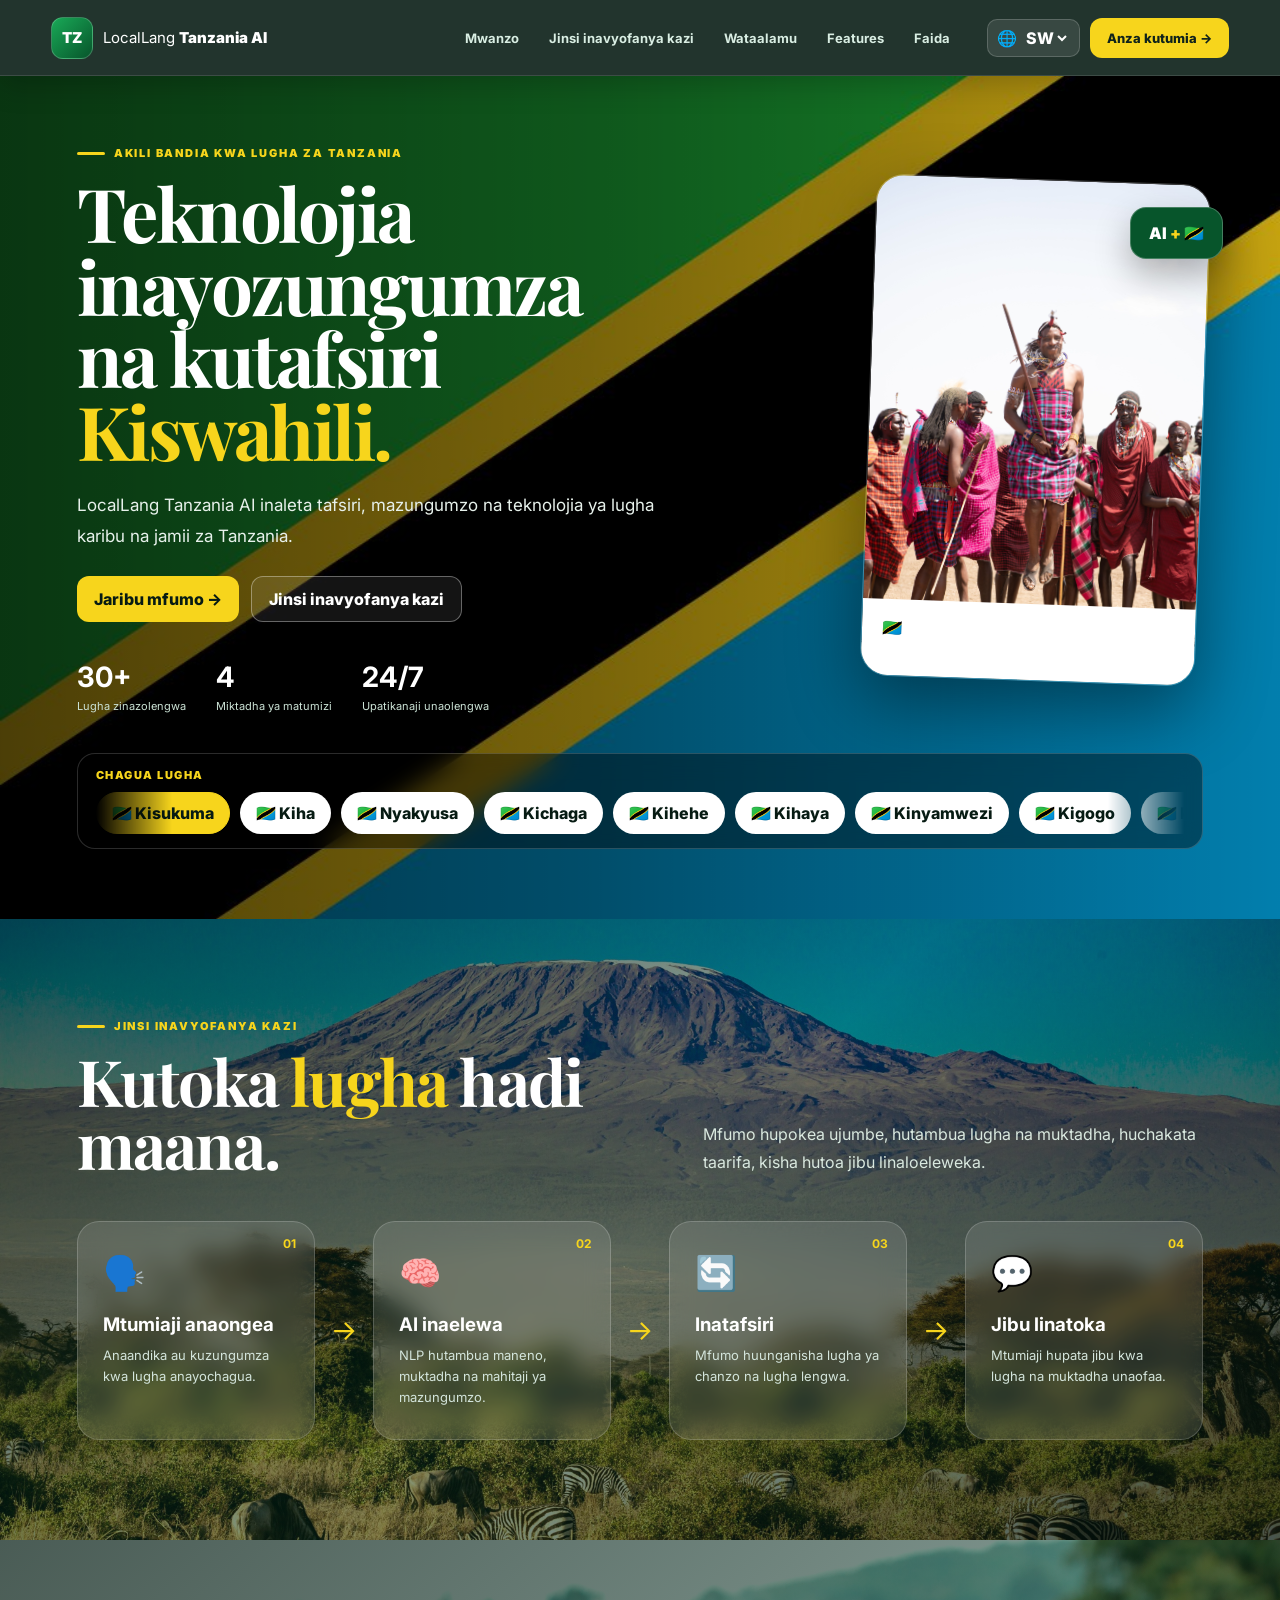
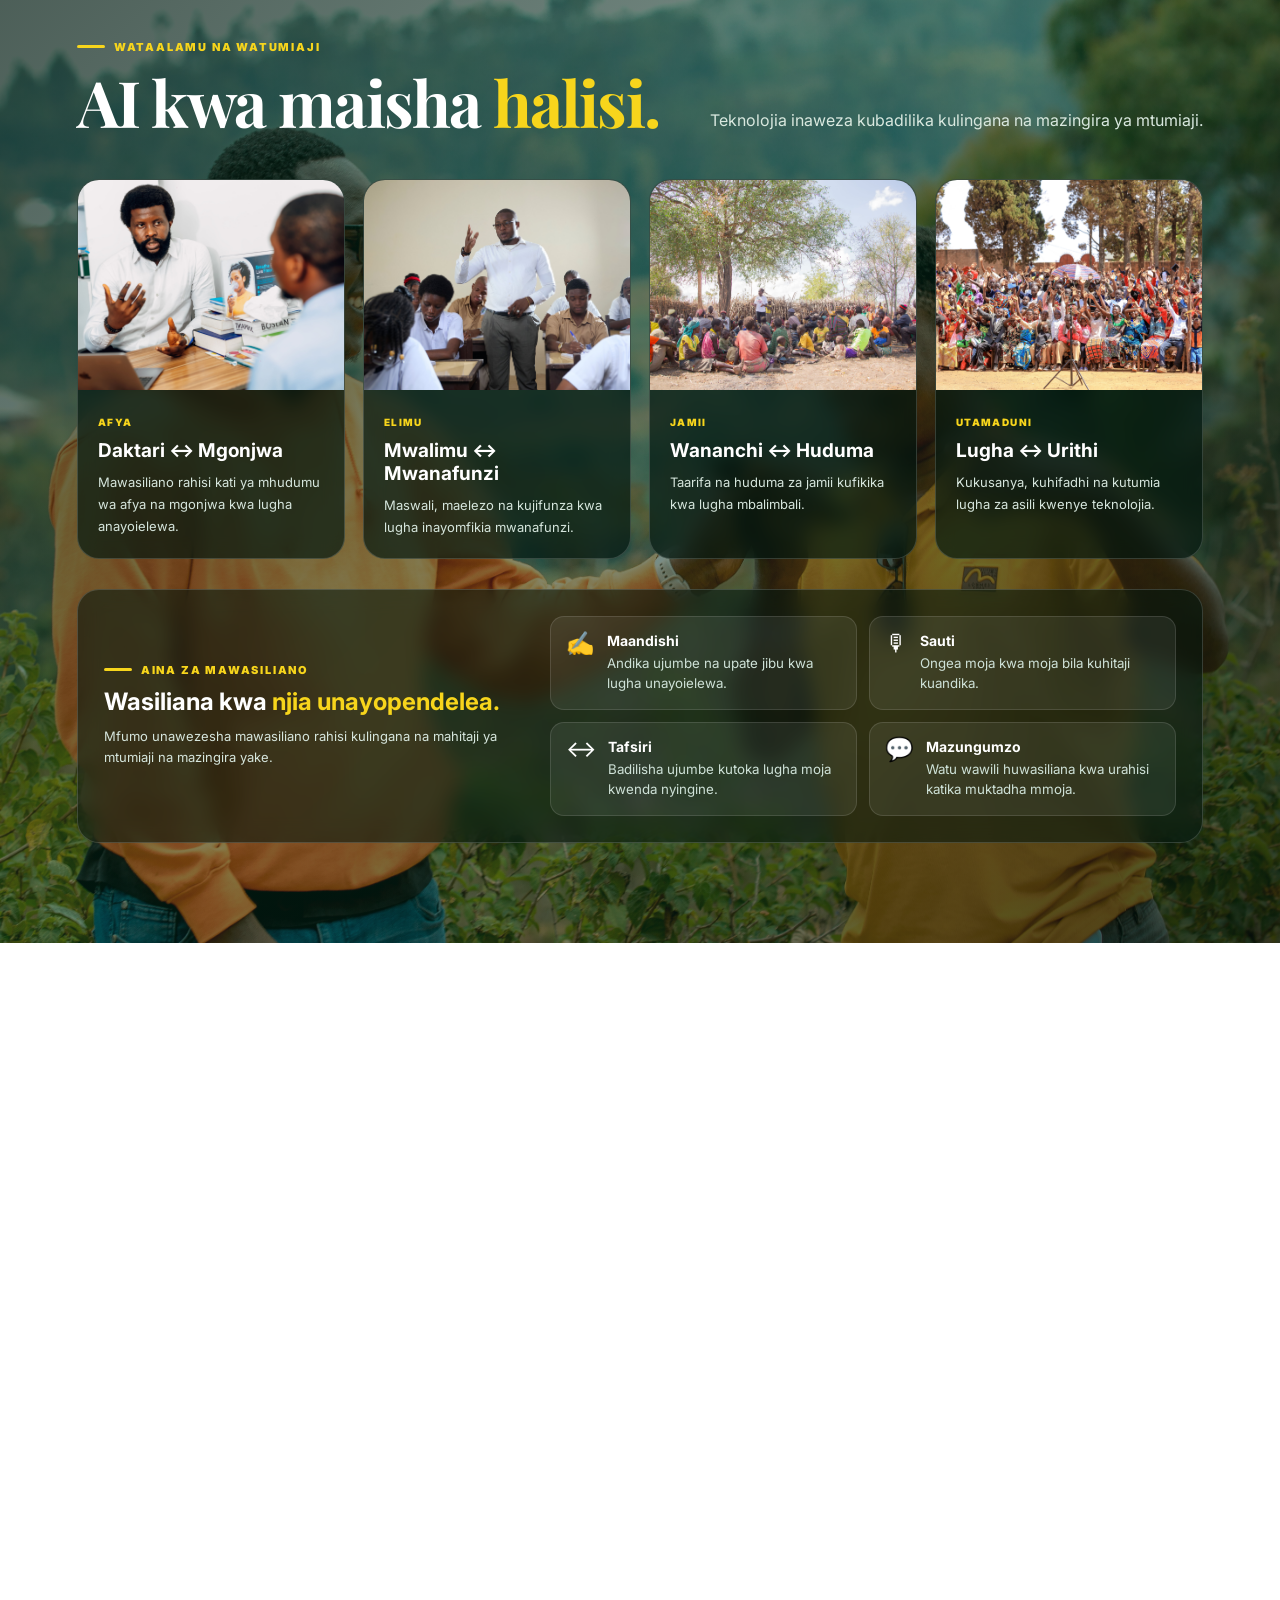
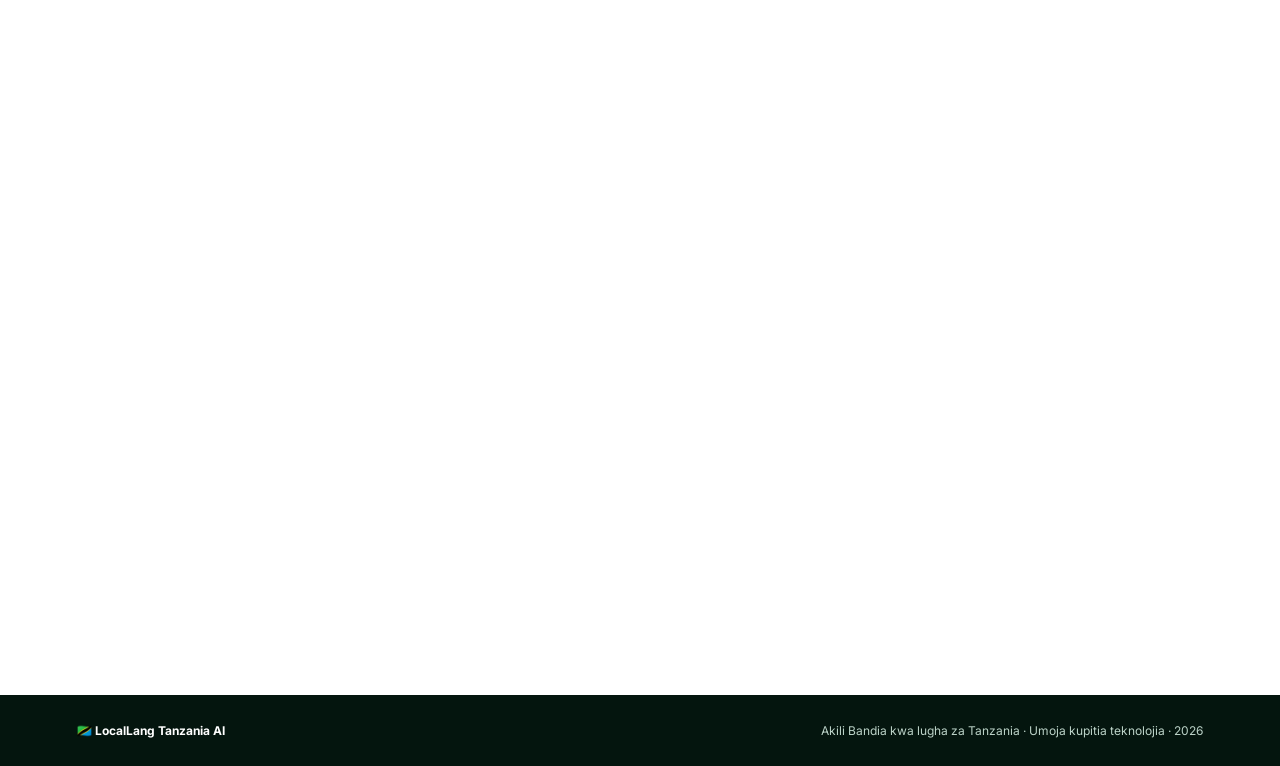
==== index.html @ bc4c46b6 "feat: Add LocalLang Tanzania AI with language selector and UI translation - Implemented language sel" ====
<!DOCTYPE html>
<html lang="sw">

<head>
    <meta charset="UTF-8">
    <meta name="viewport" content="width=device-width,initial-scale=1.0">
    <meta name="theme-color" content="#07552b">
    <title>LocalLang Tanzania AI</title>
    <link rel="preconnect" href="https://fonts.googleapis.com">
    <link rel="preconnect" href="https://fonts.gstatic.com" crossorigin>
    <link href="https://fonts.googleapis.com/css2?family=Inter:wght@400;500;600;700;800;900&family=Playfair+Display:wght@700;800&display=swap" rel="stylesheet">
    <link rel="stylesheet" href="style.css">
</head>

<body>
    <header class="navbar">
        <a class="brand" href="#home"><span class="brand-mark">TZ</span><span>LocalLang <b>Tanzania AI</b></span></a>
        <nav id="siteNav">
            <a href="#home" data-i18n="navHome">Mwanzo</a>
            <a href="#how" data-i18n="navHow">Jinsi inavyofanya kazi</a>
            <a href="#users" data-i18n="navUsers">Wataalamu</a>
            <a href="#features" data-i18n="navFeatures">Features</a>
            <a href="#purpose" data-i18n="navPurpose">Faida</a>
        </nav>
        <div class="nav-tools">
            <label class="language-switcher" title="Page language">
        <span>🌐</span>
        <select id="uiLanguage" aria-label="Choose website language">
          <option value="sw">SW</option>
          <option value="en">EN</option>
        </select>
      </label>
            <a class="start" href="#features" data-i18n="start">Anza kutumia →</a>
            <button id="mobileMenu" class="menu" aria-label="Menu">☰</button>
        </div>
    </header>

    <main id="home">
        <!-- MAIN TITLE / HERO: Tanzania flag is the background -->
        <section class="hero section-bg flag-title reveal">
            <div class="hero-overlay"></div>
            <div class="hero-copy">
                <div class="eyebrow"><i></i><span data-i18n="eyebrow">AKILI BANDIA KWA LUGHA ZA TANZANIA</span></div>
                <h1 id="mainHeading">Teknolojia inayozungumza na kutafsiri <span>Kisukuma.</span></h1>
                <p id="heroDescription" data-i18n="heroDescription">LocalLang Tanzania AI inaleta tafsiri, mazungumzo na teknolojia ya lugha karibu na jamii za Tanzania.</p>
                <div class="hero-actions">
                    <a class="btn primary" href="#features" data-i18n="try">Jaribu mfumo →</a>
                    <a class="btn ghost" href="#how" data-i18n="learn">Jinsi inavyofanya kazi</a>
                </div>
                <div class="stats">
                    <div><b>30+</b><small data-i18n="statLanguages">Lugha zinazolengwa</small></div>
                    <div><b>4</b><small data-i18n="statContexts">Miktadha ya matumizi</small></div>
                    <div><b>24/7</b><small data-i18n="statAccess">Upatikanaji unaolengwa</small></div>
                </div>
            </div>

            <div class="hero-side">
                <div class="hero-photo-card">
                    <img src="image/maasai.jpg" alt="Mandhari ya jamii za tanzania">
                    <div class="photo-caption">🇹🇿 <span data-i18n="heritage">UTAMADUNI · LUGHA · TEKNOLOJIA</span></div>
                </div>
                <div class="hero-badge">AI <span>+</span> 🇹🇿</div>
            </div>

            <!-- Slow language slider: 60 seconds -->
            <div class="language-ribbon" aria-label="Tanzania languages">
                <div class="ribbon-title" data-i18n="chooseLanguage">Chagua lugha</div>
                <div class="tribe-window">
                    <div class="tribe-track" id="tribeTrack"></div>
                </div>
            </div>
        </section>

        <!-- HOW IT WORKS MUST FOLLOW THE MAIN TITLE -->
        <section class="section-bg workflow reveal" id="how">
            <div class="section-overlay"></div>
            <div class="section-inner">
                <div class="section-head">
                    <div>
                        <div class="eyebrow"><i></i><span data-i18n="howEyebrow">JINSI INAVYOFANYA KAZI</span></div>
                        <h2 data-i18n="howTitle">Kutoka <span>lugha</span> hadi maana.</h2>
                    </div>
                    <p data-i18n="howIntro">Mfumo hupokea ujumbe, hutambua lugha na muktadha, huchakata taarifa, kisha hutoa jibu linaloeleweka.</p>
                </div>
                <div class="flow">
                    <article class="flow-step"><b>01</b>
                        <div class="flow-icon">🗣️</div>
                        <h3 data-i18n="step1Title">Mtumiaji anaongea</h3>
                        <p data-i18n="step1Text">Anaandika au kuzungumza kwa lugha anayochagua.</p>
                    </article>
                    <div class="arrow">→</div>
                    <article class="flow-step"><b>02</b>
                        <div class="flow-icon">🧠</div>
                        <h3 data-i18n="step2Title">AI inaelewa</h3>
                        <p data-i18n="step2Text">NLP hutambua maneno, muktadha na mahitaji ya mazungumzo.</p>
                    </article>
                    <div class="arrow">→</div>
                    <article class="flow-step"><b>03</b>
                        <div class="flow-icon">🔄</div>
                        <h3 data-i18n="step3Title">Inatafsiri</h3>
                        <p data-i18n="step3Text">Mfumo huunganisha lugha ya chanzo na lugha lengwa.</p>
                    </article>
                    <div class="arrow">→</div>
                    <article class="flow-step"><b>04</b>
                        <div class="flow-icon">💬</div>
                        <h3 data-i18n="step4Title">Jibu linatoka</h3>
                        <p data-i18n="step4Text">Mtumiaji hupata jibu kwa lugha na muktadha unaofaa.</p>
                    </article>
                </div>
            </div>
        </section>

        <!-- USERS / PROFESSIONAL CONTEXT -->
        <section class="section-bg users reveal" id="users">
            <div class="section-overlay"></div>
            <div class="section-inner">
                <div class="section-head">
                    <div>
                        <div class="eyebrow"><i></i><span data-i18n="usersEyebrow">WATAALAMU NA WATUMIAJI</span></div>
                        <h2 data-i18n="usersTitle">AI kwa maisha <span>halisi.</span></h2>
                    </div>
                    <p data-i18n="usersIntro">Teknolojia inaweza kubadilika kulingana na mazingira ya mtumiaji.</p>
                </div>
                <div class="profession-window">
                    <div class="pro-grid">
                        <article class="pro-card"><img src="image/doctors.jpg" alt="Tanzania landscape">
                            <div><label data-i18n="health">AFYA</label>
                                <h3 data-i18n="healthTitle">Daktari ↔ Mgonjwa</h3>
                                <p data-i18n="healthText">Mawasiliano rahisi kati ya mhudumu wa afya na mgonjwa kwa lugha anayoielewa.</p>
                            </div>
                        </article>
                        <article class="pro-card"><img src="image/teachers.jpg" alt="Tanzania nature">
                            <div><label data-i18n="education">ELIMU</label>
                                <h3 data-i18n="educationTitle">Mwalimu ↔ Mwanafunzi</h3>
                                <p data-i18n="educationText">Maswali, maelezo na kujifunza kwa lugha inayomfikia mwanafunzi.</p>
                            </div>
                        </article>
                        <article class="pro-card"><img src="image/social.jpg" alt="Tanzania scenery">
                            <div><label data-i18n="community">JAMII</label>
                                <h3 data-i18n="communityTitle">Wananchi ↔ Huduma</h3>
                                <p data-i18n="communityText">Taarifa na huduma za jamii kufikika kwa lugha mbalimbali.</p>
                            </div>
                        </article>
                        <article class="pro-card"><img src="image/recommendation.jpg" alt="Tanzania landscape">
                            <div><label data-i18n="culture">UTAMADUNI</label>
                                <h3 data-i18n="cultureTitle">Lugha ↔ Urithi</h3>
                                <p data-i18n="cultureText">Kukusanya, kuhifadhi na kutumia lugha za asili kwenye teknolojia.</p>
                            </div>
                        </article>
                        <article class="pro-card"><img src="image/doctors ss.jpg" alt="Ushauri wa afya">
                            <div><label data-i18n="consultation">USHAURI WA AFYA</label>
                                <h3 data-i18n="consultationTitle">Mtaalamu ↔ Mgonjwa</h3>
                                <p data-i18n="consultationText">Maswali ya afya na maelekezo yanaeleweka kwa mawasiliano ya sauti au maandishi.</p>
                            </div>
                        </article>
                        <article class="pro-card"><img src="image/General communication.jpg" alt="Mazungumzo ya jamii">
                            <div><label data-i18n="dialogue">MAZUNGUMZO YA JAMII</label>
                                <h3 data-i18n="dialogueTitle">Jamii ↔ Jamii</h3>
                                <p data-i18n="dialogueText">Watu hushirikishana taarifa na maarifa kwa lugha wanayoifahamu.</p>
                            </div>
                        </article>
                        <article class="pro-card"><img src="image/general.jpg" alt="Biashara na huduma">
                            <div><label data-i18n="business">BIASHARA NA HUDUMA</label>
                                <h3 data-i18n="businessTitle">Mteja ↔ Huduma</h3>
                                <p data-i18n="businessText">Mawasiliano ya wateja, maagizo na huduma yanakuwa rahisi na ya haraka.</p>
                            </div>
                        </article>
                        <article class="pro-card"><img src="image/IF WE USE AI.jpg" alt="Msaidizi wa AI">
                            <div><label data-i18n="assistant">MSAIDIZI WA AI</label>
                                <h3 data-i18n="assistantTitle">Mtumiaji ↔ AI</h3>
                                <p data-i18n="assistantText">Uliza swali kwa kuandika au kuongea, kisha pata jibu lenye muktadha.</p>
                            </div>
                        </article>
                    </div>
                </div>
                <div class="communication-panel">
                    <div class="communication-heading">
                        <div class="eyebrow"><i></i><span data-i18n="communicationEyebrow">AINA ZA MAWASILIANO</span></div>
                        <h3 data-i18n="communicationTitle">Wasiliana kwa <span>njia unayopendelea.</span></h3>
                        <p data-i18n="communicationIntro">Mfumo unawezesha mawasiliano rahisi kulingana na mahitaji ya mtumiaji na mazingira yake.</p>
                    </div>
                    <div class="communication-list">
                        <div class="communication-item"><span class="communication-icon">✍</span><span><strong data-i18n="communicationTextTitle">Maandishi</strong><small data-i18n="communicationText">Andika ujumbe na upate jibu kwa lugha unayoielewa.</small></span></div>
                        <div class="communication-item"><span class="communication-icon">🎙</span><span><strong data-i18n="communicationVoiceTitle">Sauti</strong><small data-i18n="communicationVoice">Ongea moja kwa moja bila kuhitaji kuandika.</small></span></div>
                        <div class="communication-item"><span class="communication-icon">↔</span><span><strong data-i18n="communicationTranslateTitle">Tafsiri</strong><small data-i18n="communicationTranslate">Badilisha ujumbe kutoka lugha moja kwenda nyingine.</small></span></div>
                        <div class="communication-item"><span class="communication-icon">💬</span><span><strong data-i18n="communicationLiveTitle">Mazungumzo</strong><small data-i18n="communicationLive">Watu wawili huwasiliana kwa urahisi katika muktadha mmoja.</small></span></div>
                    </div>
                </div>
            </div>
        </section>

        <!-- FEATURES: replaces the old parts 5 and 6 -->
        <section class="section-bg features reveal" id="features">
            <div class="section-overlay"></div>
            <div class="section-inner">
                <div class="section-head centered">
                    <div>
                        <div class="eyebrow"><i></i><span data-i18n="featuresEyebrow">VIPENGELE</span></div>
                        <h2 data-i18n="featuresTitle">Kila kitu kwa <span>lugha yako.</span></h2>
                    </div>
                    <p data-i18n="featuresIntro">Muundo umejengwa ukiweka lugha, sauti, tafsiri na uzoefu wa mtumiaji mbele.</p>
                </div>
                <div class="feature-grid">
                    <article class="feature-card">
                        <div class="feature-icon">🌍</div>
                        <h3 data-i18n="f1Title">Lugha nyingi</h3>
                        <p data-i18n="f1Text">Chagua lugha ya Tanzania na ubadilishe kichwa cha mfumo papo hapo.</p>
                    </article>
                    <article class="feature-card">
                        <div class="feature-icon">🎙️</div>
                        <h3 data-i18n="f2Title">Sauti</h3>
                        <p data-i18n="f2Text">Andika, ongea, rekodi na sikiliza majibu kwa uzoefu wa mawasiliano wa asili.</p>
                    </article>
                    <article class="feature-card">
                        <div class="feature-icon">⚡</div>
                        <h3 data-i18n="f3Title">Muktadha wa AI</h3>
                        <p data-i18n="f3Text">Afya, elimu, jamii na mazungumzo ya kawaida vinaweza kutenganishwa.</p>
                    </article>
                    <article class="feature-card">
                        <div class="feature-icon">🔗</div>
                        <h3 data-i18n="f4Title">API tayari</h3>
                        <p data-i18n="f4Text">Inaweza kuunganishwa na FastAPI, database na model ya lugha ya mradi.</p>
                    </article>
                    <article class="feature-card">
                        <div class="feature-icon">📚</div>
                        <h3 data-i18n="f5Title">Maktaba ya lugha</h3>
                        <p data-i18n="f5Text">Msamiati, sentensi, tafsiri na metadata vinaweza kukusanywa kwa ajili ya training.</p>
                    </article>
                    <article class="feature-card">
                        <div class="feature-icon">🔐</div>
                        <h3 data-i18n="f6Title">Usalama na udhibiti</h3>
                        <p data-i18n="f6Text">Muundo unaweza kuongezewa authentication, roles na ruhusa za API.</p>
                    </article>
                </div>
            </div>
        </section>

        <section class="section-bg purpose reveal" id="purpose">
            <div class="section-overlay"></div>
            <div class="section-inner purpose-inner">
                <div>
                    <div class="eyebrow"><i></i><span data-i18n="purposeEyebrow">LENGO LA MRADI</span></div>
                    <h2 data-i18n="purposeTitle">Teknolojia isimuache <span>mtanzania nyuma.</span></h2>
                    <p data-i18n="purposeText">LocalLang Tanzania AI inalenga kupunguza kikwazo cha lugha katika afya, elimu, huduma za jamii, biashara, utafiti na uhifadhi wa lugha.</p>
                </div>
                <div class="purpose-list">
                    <div><b>01</b><span><strong data-i18n="p1Title">Afya</strong><small data-i18n="p1Text">Mawasiliano bora kati ya mgonjwa na mhudumu.</small></span></div>
                    <div><b>02</b><span><strong data-i18n="p2Title">Elimu</strong><small data-i18n="p2Text">Maarifa yanayofikika kwa lugha mbalimbali.</small></span></div>
                    <div><b>03</b><span><strong data-i18n="p3Title">Uhifadhi</strong><small data-i18n="p3Text">Kulinda maneno, sauti na maarifa ya jamii.</small></span></div>
                    <div><b>04</b><span><strong data-i18n="p4Title">Teknolojia</strong><small data-i18n="p4Text">API na data kwa waendelezaji wa kizazi kijacho.</small></span></div>
                </div>
            </div>
        </section>
    </main>

    <footer>
        <div class="footer-brand">🇹🇿 <b>LocalLang Tanzania AI</b></div>
        <span data-i18n="footer">Akili Bandia kwa lugha za Tanzania · Umoja kupitia teknolojia · 2026</span>
    </footer>

    <script src="script.js"></script>
</body>

</html>
---- style.css ----
* {
    box-sizing: border-box
}

html {
    scroll-behavior: smooth
}

body {
    margin: 0;
    font-family: Inter, Segoe UI, Arial, sans-serif;
    color: #fff;
    background: white;
    overflow-x: hidden
}

a {
    text-decoration: none;
    color: inherit
}

button,
select {
    font: inherit
}

.navbar {
    position: sticky;
    top: 0;
    z-index: 100;
    min-height: 76px;
    padding: 12px clamp(18px, 4vw, 60px);
    display: flex;
    align-items: center;
    gap: 24px;
    background: rgba(4, 25, 17, .88);
    backdrop-filter: blur(18px);
    border-bottom: 1px solid rgba(255, 255, 255, .12);
    box-shadow: 0 8px 30px rgba(0, 0, 0, .22)
}

.brand {
    display: flex;
    align-items: center;
    gap: 10px;
    font-size: 15px;
    white-space: nowrap
}

.brand b {
    font-weight: 930
}

.brand-mark {
    display: grid;
    place-items: center;
    width: 42px;
    height: 42px;
    border-radius: 12px;
    background: linear-gradient(135deg, #19a957, #07552b);
    border: 1px solid rgba(255, 255, 255, .2);
    font-weight: 900
}

.navbar nav {
    display: flex;
    align-items: center;
    gap: 4px;
    margin-left: auto
}

.navbar nav a {
    padding: 11px 13px;
    border-radius: 10px;
    font-size: 13px;
    font-weight: 700;
    color: #d9eee3;
    transition: .3s
}

.navbar nav a:hover,
.navbar nav a:focus-visible {
    background: #f7d51c;
    color: #071b13;
    transform: translateY(-2px);
    box-shadow: 0 8px 22px rgba(247, 213, 28, .25)
}

.nav-tools {
    display: flex;
    align-items: center;
    gap: 10px
}

.language-switcher {
    display: flex;
    align-items: center;
    gap: 5px;
    padding: 7px 9px;
    border-radius: 10px;
    background: rgba(255, 255, 255, .1);
    border: 1px solid rgba(255, 255, 255, .18)
}

.language-switcher select {
    border: 0;
    background: transparent;
    color: #fff;
    font-weight: 800;
    outline: 0;
    cursor: pointer
}

.language-switcher option {
    color: #111
}

.start,
.btn {
    display: inline-flex;
    align-items: center;
    justify-content: center;
    border-radius: 12px;
    padding: 12px 17px;
    font-weight: 800;
    transition: .3s
}

.start {
    background: #f7d51c;
    color: #10231b;
    font-size: 13px
}

.start:hover,
.btn.primary:hover {
    transform: translateY(-3px);
    box-shadow: 0 12px 28px rgba(247, 213, 28, .3)
}

.menu {
    display: none;
    border: 0;
    background: rgba(255, 255, 255, .1);
    color: #fff;
    border-radius: 10px;
    padding: 10px 12px;
    cursor: pointer
}

.section-bg {
    position: relative;
    isolation: isolate;
    background-size: cover;
    background-position: center;
    background-color: transparent;
    background-blend-mode: normal;
    overflow: hidden
}

.section-overlay {
    position: absolute;
    inset: 0;
    background: linear-gradient(135deg, rgba(3, 27, 17, .7), rgba(3, 45, 29, .48) 50%, rgba(3, 19, 13, .72));
    z-index: -1
}

.flag-title {
    min-height: calc(100vh - 76px);
    display: grid;
    grid-template-columns: 1.08fr .92fr;
    align-items: center;
    gap: 50px;
    padding: 70px clamp(20px, 6vw, 90px);
    background-image: url('image/tanzania-flag.jpg')
}

.hero-overlay {
    position: absolute;
    inset: 0;
    background: linear-gradient(90deg, rgba(0, 0, 0, .7) 0%, rgba(0, 0, 0, .52) 46%, rgba(0, 0, 0, .22) 100%);
    z-index: -1
}

.hero-copy {
    position: relative;
    z-index: 2;
    max-width: 800px
}

.eyebrow {
    display: flex;
    align-items: center;
    gap: 9px;
    font-size: 11px;
    font-weight: 900;
    letter-spacing: 1.8px;
    color: #f7d51c;
    margin-bottom: 17px
}

.eyebrow i {
    width: 28px;
    height: 3px;
    border-radius: 20px;
    background: #f7d51c;
    display: inline-block
}

.hero h1,
.section-head h2,
.purpose h2 {
    font-family: 'Playfair Display', serif;
    font-size: clamp(42px, 5.8vw, 82px);
    line-height: .98;
    margin: 0 0 22px;
    letter-spacing: -2.5px
}

.hero h1 span,
.section-head h2 span,
.purpose h2 span {
    color: #f7d51c
}

.hero-copy>p {
    font-size: 17px;
    line-height: 1.8;
    color: #e7f1eb;
    max-width: 720px;
    margin: 0 0 25px
}

.hero-actions {
    display: flex;
    gap: 12px;
    flex-wrap: wrap
}

.btn.primary {
    background: #f7d51c;
    color: #071b13
}

.btn.ghost {
    border: 1px solid rgba(255, 255, 255, .35);
    background: rgba(255, 255, 255, .08);
    color: #fff
}

.btn.ghost:hover {
    background: #fff;
    color: #071b13;
    transform: translateY(-3px)
}

.stats {
    display: flex;
    gap: 30px;
    margin-top: 38px;
    flex-wrap: wrap
}

.stats div {
    display: flex;
    flex-direction: column;
    gap: 5px
}

.stats b {
    font-size: 28px
}

.stats small {
    font-size: 11px;
    color: #cce3d6
}

.hero-side {
    position: relative;
    max-width: 550px;
    justify-self: end
}

.hero-photo-card {
    border-radius: 28px;
    overflow: hidden;
    border: 1px solid rgba(255, 255, 255, .25);
    box-shadow: 0 25px 70px rgba(0, 0, 0, .42);
    transform: rotate(2deg)
}

.hero-photo-card img {
    width: 100%;
    height: 500px;
    object-fit: cover;
    display: block;
    object-position: center center;
    filter: none
}

img {
    filter: none
}

.photo-caption {
    position: absolute;
    left: 0;
    right: 0;
    bottom: 0;
    padding: 18px 20px;
    background: white;
    letter-spacing: 1px
}

.hero-badge {
    position: absolute;
    right: -20px;
    top: 28px;
    background: #07552b;
    border: 1px solid rgba(255, 255, 255, .25);
    padding: 15px 18px;
    border-radius: 16px;
    font-weight: 900;
    box-shadow: 0 15px 35px rgba(0, 0, 0, .3)
}

.hero-badge span {
    color: #f7d51c
}

.language-ribbon {
    grid-column: 1/-1;
    align-self: end;
    margin-top: -10px;
    padding: 14px 18px;
    border: 1px solid rgba(255, 255, 255, .17);
    border-radius: 18px;
    background: rgba(0, 0, 0, .4);
    backdrop-filter: blur(12px);
    overflow: hidden
}

.ribbon-title {
    font-size: 11px;
    text-transform: uppercase;
    font-weight: 900;
    letter-spacing: 1.5px;
    color: #f7d51c;
    margin-bottom: 10px
}

.tribe-window {
    overflow: hidden;
    width: 100%;
    mask-image: linear-gradient(90deg, transparent, #000 7%, #000 93%, transparent)
}

.tribe-track {
    display: flex;
    width: max-content;
    gap: 10px;
    animation: languageSlide 60s linear infinite
}

.tribe-track:hover {
    animation-play-state: paused
}

.tribe-pill {
    border: 1px solid rgba(255, 255, 255, .2);
    background: white;
    color: #071b13;
    padding: 10px 15px;
    border-radius: 999px;
    white-space: nowrap;
    cursor: default;
    font-weight: 800;
    transition: .25s
}

.tribe-pill.active {
    background: #f7d51c;
    color: #071b13;
    border-color: #f7d51c
}

@keyframes languageSlide {
    from {
        transform: translateX(0);
    }
    to {
        transform: translateX(-50%);
    }
}

.workflow {
    padding: 100px clamp(20px, 6vw, 90px);
    background-image: url('image/bora.jpg')
}

.users {
    padding: 100px clamp(20px, 6vw, 90px);
    background-image: url('image/General\ communication.jpg')
}

.features {
    padding: 100px clamp(20px, 6vw, 90px);
    background-image: url('image/ngoja.jpg')
}

.purpose {
    padding: 100px clamp(20px, 6vw, 90px);
    background-image: url('image/subir.jpg')
}

.section-inner {
    position: relative;
    z-index: 1;
    max-width: 1280px;
    margin: auto
}

.section-head {
    display: flex;
    justify-content: space-between;
    gap: 50px;
    align-items: end;
    margin-bottom: 45px
}

.section-head h2,
.purpose h2 {
    font-size: clamp(38px, 5vw, 64px);
    letter-spacing: -1.8px;
    margin-bottom: 0
}

.section-head>p {
    max-width: 500px;
    color: #d9e8df;
    line-height: 1.75;
    margin: 0
}

.flow {
    display: grid;
    grid-template-columns: 1fr auto 1fr auto 1fr auto 1fr;
    align-items: stretch;
    gap: 16px
}

.flow-step {
    position: relative;
    padding: 30px 25px;
    border-radius: 22px;
    background: rgba(255, 255, 255, .11);
    border: 1px solid rgba(255, 255, 255, .18);
    backdrop-filter: blur(12px);
    transition: .3s
}

.flow-step:hover {
    transform: translateY(-8px);
    background: rgba(255, 255, 255, .17)
}

.flow-step>b {
    position: absolute;
    right: 18px;
    top: 14px;
    color: #f7d51c;
    font-size: 12px
}

.flow-icon {
    font-size: 34px;
    margin-bottom: 20px
}

.flow-step h3 {
    margin: 0 0 9px
}

.flow-step p {
    margin: 0;
    color: #d4e5dc;
    line-height: 1.65;
    font-size: 13px
}

.arrow {
    display: grid;
    place-items: center;
    font-size: 28px;
    color: #f7d51c
}

.profession-window {
    overflow: hidden
}

.pro-grid {
    display: flex;
    width: max-content;
    gap: 18px;
    animation: professionSlide 36s linear infinite
}

.pro-grid:hover {
    animation-play-state: paused
}

.pro-card {
    flex: 0 0 var(--pro-card-width);
    background: rgba(2, 23, 15, .68);
    border: 1px solid rgba(255, 255, 255, .16);
    border-radius: 22px;
    overflow: hidden;
    backdrop-filter: blur(10px);
    transition: .3s;
    opacity: 0;
    transform: translateY(28px)
}

@keyframes professionSlide {
    from {
        transform: translateX(0)
    }
    to {
        transform: translateX(calc(-50% - 9px))
    }
}

.pro-card.clone {
    opacity: 1
}

.users.visible .pro-card {
    animation: cardSlideIn .75s cubic-bezier(.2, .8, .2, 1) forwards
}

.users.visible .pro-card:nth-child(2) {
    animation-delay: .12s
}

.users.visible .pro-card:nth-child(3) {
    animation-delay: .24s
}

.users.visible .pro-card:nth-child(4) {
    animation-delay: .36s
}

.users.visible .pro-card:nth-child(5) {
    animation-delay: .48s
}

.users.visible .pro-card:nth-child(6) {
    animation-delay: .60s
}

.users.visible .pro-card:nth-child(7) {
    animation-delay: .72s
}

.users.visible .pro-card:nth-child(8) {
    animation-delay: .84s
}

@keyframes cardSlideIn {
    from {
        opacity: 0;
        transform: translateY(28px)
    }
    to {
        opacity: 1;
        transform: translateY(0)
    }
}

.pro-card:hover {
    transform: translateY(-8px);
    box-shadow: 0 20px 45px rgba(0, 0, 0, .28)
}

.pro-card img {
    width: 100%;
    height: 210px;
    object-fit: cover;
    object-position: center center;
    display: block;
    filter: none
}

.pro-card>div {
    padding: 20px
}

.pro-card label {
    font-size: 10px;
    font-weight: 900;
    letter-spacing: 1.4px;
    color: #f7d51c
}

.pro-card h3 {
    font-size: 19px;
    margin: 9px 0
}

.pro-card p {
    font-size: 13px;
    line-height: 1.7;
    color: #d6e6dd;
    margin: 0
}

.communication-panel {
    display: grid;
    grid-template-columns: .8fr 1.2fr;
    gap: 28px;
    align-items: center;
    margin-top: 30px;
    padding: 26px;
    border: 1px solid rgba(255, 255, 255, .16);
    border-radius: 22px;
    background: rgba(2, 23, 15, .56);
    backdrop-filter: blur(10px)
}

.communication-heading .eyebrow {
    margin-bottom: 10px
}

.communication-heading h3 {
    margin: 0 0 10px;
    font-size: 24px
}

.communication-heading h3 span {
    color: #f7d51c
}

.communication-heading p {
    margin: 0;
    color: #d6e6dd;
    line-height: 1.65;
    font-size: 13px
}

.communication-list {
    display: grid;
    grid-template-columns: repeat(2, 1fr);
    gap: 12px
}

.communication-item {
    display: flex;
    gap: 12px;
    align-items: flex-start;
    padding: 15px;
    border: 1px solid rgba(255, 255, 255, .12);
    border-radius: 14px;
    background: rgba(255, 255, 255, .07)
}

.communication-icon {
    font-size: 23px;
    line-height: 1
}

.communication-item span:last-child {
    display: flex;
    flex-direction: column;
    gap: 5px
}

.communication-item strong {
    font-size: 14px
}

.communication-item small {
    color: #cfe2d8;
    line-height: 1.5
}

.centered {
    display: block;
    text-align: center
}

.centered .eyebrow {
    justify-content: center
}

.centered>p {
    margin: 15px auto 0
}

.feature-grid {
    display: grid;
    grid-template-columns: repeat(3, 1fr);
    gap: 18px
}

.feature-card {
    padding: 28px;
    border-radius: 22px;
    background: rgba(0, 0, 0, .42);
    border: 1px solid rgba(255, 255, 255, .16);
    backdrop-filter: blur(12px);
    transition: .3s
}

.feature-card:hover {
    transform: translateY(-7px);
    border-color: rgba(247, 213, 28, .65)
}

.feature-icon {
    font-size: 34px;
    margin-bottom: 15px
}

.feature-card h3 {
    margin: 0 0 9px;
    font-size: 19px
}

.feature-card p {
    margin: 0;
    color: #d6e6dd;
    line-height: 1.7;
    font-size: 13px
}

.purpose-inner {
    display: grid;
    grid-template-columns: 1fr 1fr;
    gap: 70px;
    align-items: center
}

.purpose-inner>div:first-child p {
    max-width: 650px;
    line-height: 1.8;
    color: #e0eee6;
    font-size: 16px
}

.purpose-list {
    display: grid;
    gap: 12px
}

.purpose-list>div {
    display: flex;
    gap: 18px;
    align-items: center;
    padding: 18px 20px;
    border-radius: 16px;
    background: rgba(0, 0, 0, .46);
    border: 1px solid rgba(255, 255, 255, .14)
}

.purpose-list b {
    color: #f7d51c
}

.purpose-list span {
    display: flex;
    flex-direction: column;
    gap: 3px
}

.purpose-list small {
    color: #cfe2d8
}

footer {
    padding: 28px 6vw;
    background: #04150e;
    display: flex;
    justify-content: space-between;
    gap: 20px;
    flex-wrap: wrap;
    color: #bcd3c8;
    font-size: 12px
}

.footer-brand {
    color: #fff
}

.reveal {
    opacity: 1;
    transform: none
}

.reveal.ready {
    opacity: 0;
    transform: translateY(22px);
    transition: opacity .7s ease, transform .7s ease
}

.reveal.ready.visible {
    opacity: 1;
    transform: none
}

@media(max-width:1100px) {
    .navbar nav {
        display: none
    }
    .navbar nav.open {
        display: flex;
        position: absolute;
        top: 76px;
        left: 0;
        right: 0;
        padding: 15px;
        flex-direction: column;
        background: #061c12
    }
    .navbar nav.open a {
        width: 100%
    }
    .menu {
        display: block
    }
    .flag-title {
        grid-template-columns: 1fr
    }
    .hero-side {
        justify-self: start;
        max-width: 650px;
        width: 100%
    }
    .hero-photo-card img {
        height: 360px
    }
    .pro-grid {
        display: flex
    }
    .flow {
        grid-template-columns: 1fr 1fr
    }
    .arrow {
        display: none
    }
}

@media(max-width:700px) {
    .navbar {
        padding: 10px 14px;
        gap: 8px
    }
    .brand {
        font-size: 12px
    }
    .brand-mark {
        width: 38px;
        height: 38px
    }
    .start {
        display: none
    }
    .nav-tools {
        margin-left: auto
    }
    .flag-title,
    .workflow,
    .users,
    .features,
    .purpose {
        padding: 70px 18px
    }
    .hero h1 {
        font-size: 42px
    }
    .hero-copy>p {
        font-size: 15px
    }
    .stats {
        gap: 18px
    }
    .hero-side {
        display: none
    }
    .flow,
    .feature-grid,
    .purpose-inner,
    .communication-panel {
        grid-template-columns: 1fr
    }
    .communication-list {
        grid-template-columns: 1fr
    }
    .section-head {
        display: block
    }
    .section-head>p {
        margin-top: 16px
    }
    .section-head h2,
    .purpose h2 {
        font-size: 39px
    }
    .flow-step {
        padding: 24px
    }
    .language-ribbon {
        margin-top: 25px
    }
    .tribe-track {
        animation-duration: 60s
    }
    footer {
        padding: 24px 18px
    }
}
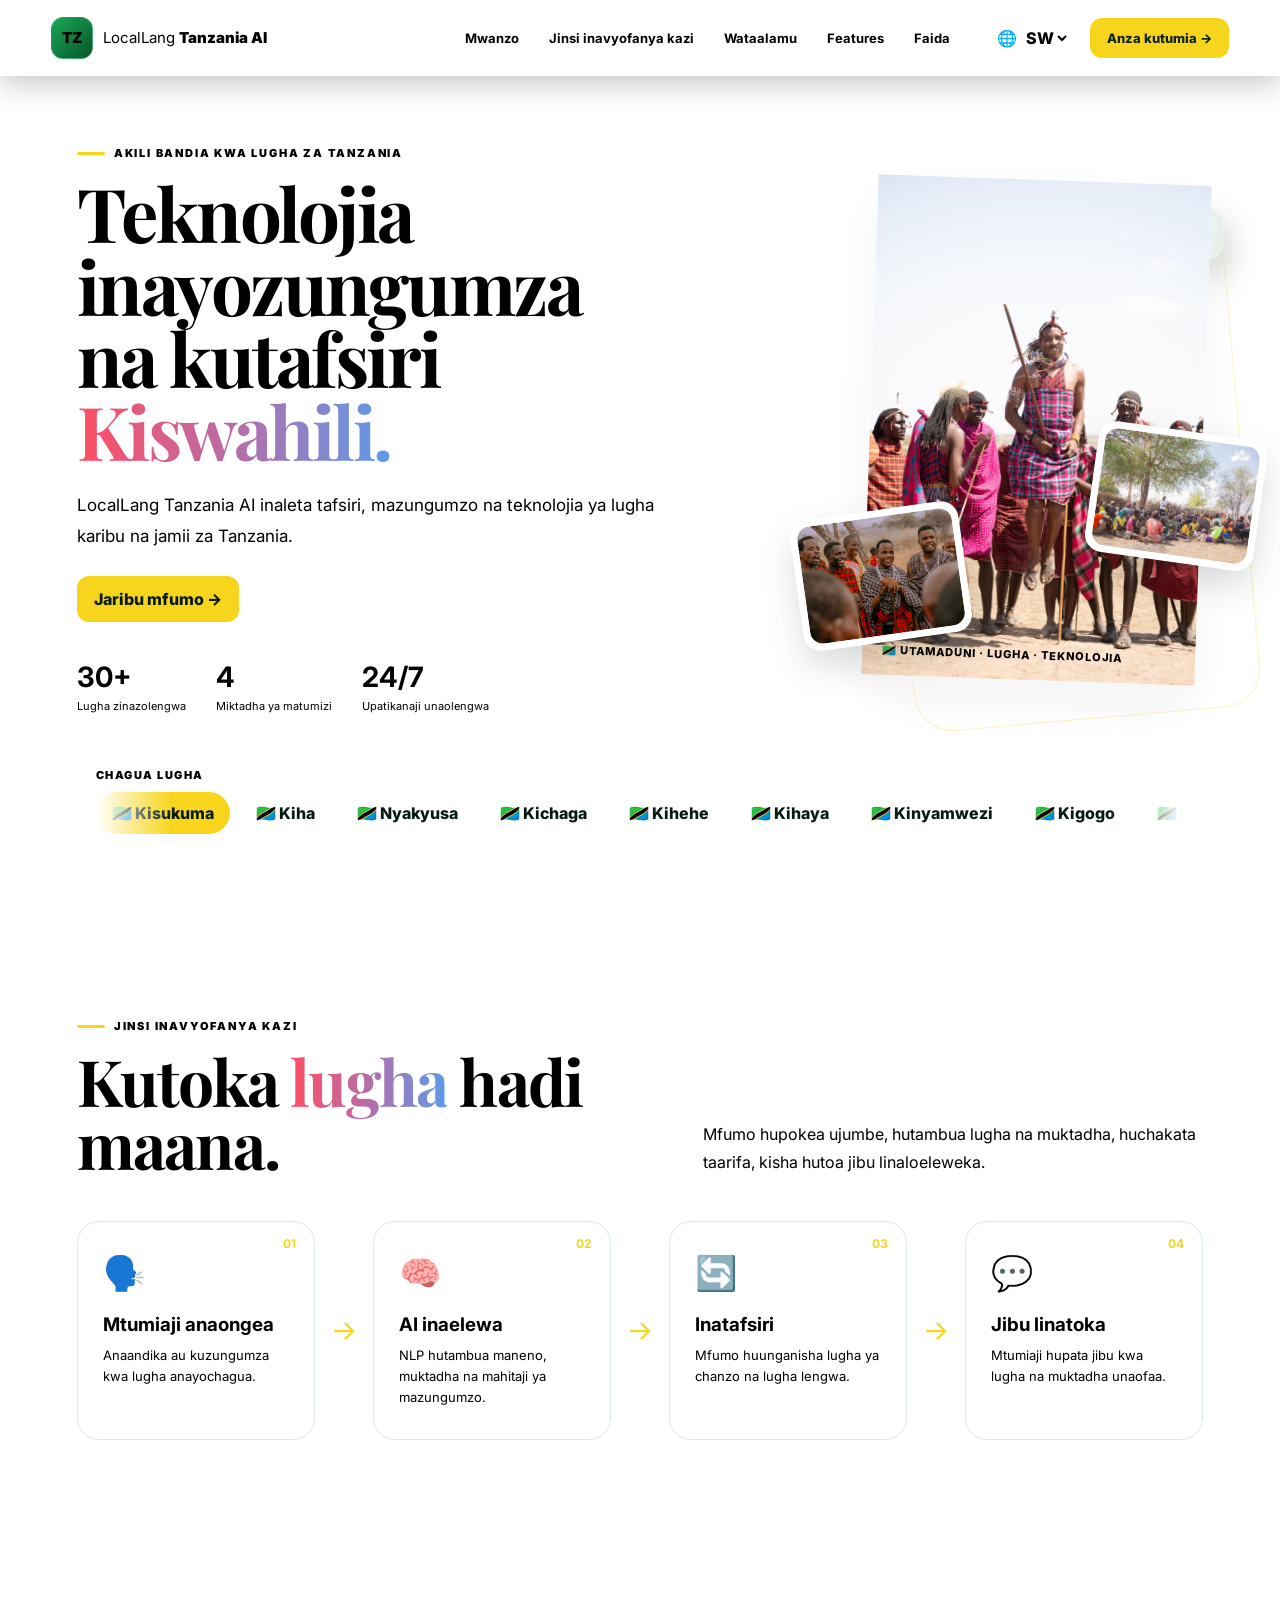
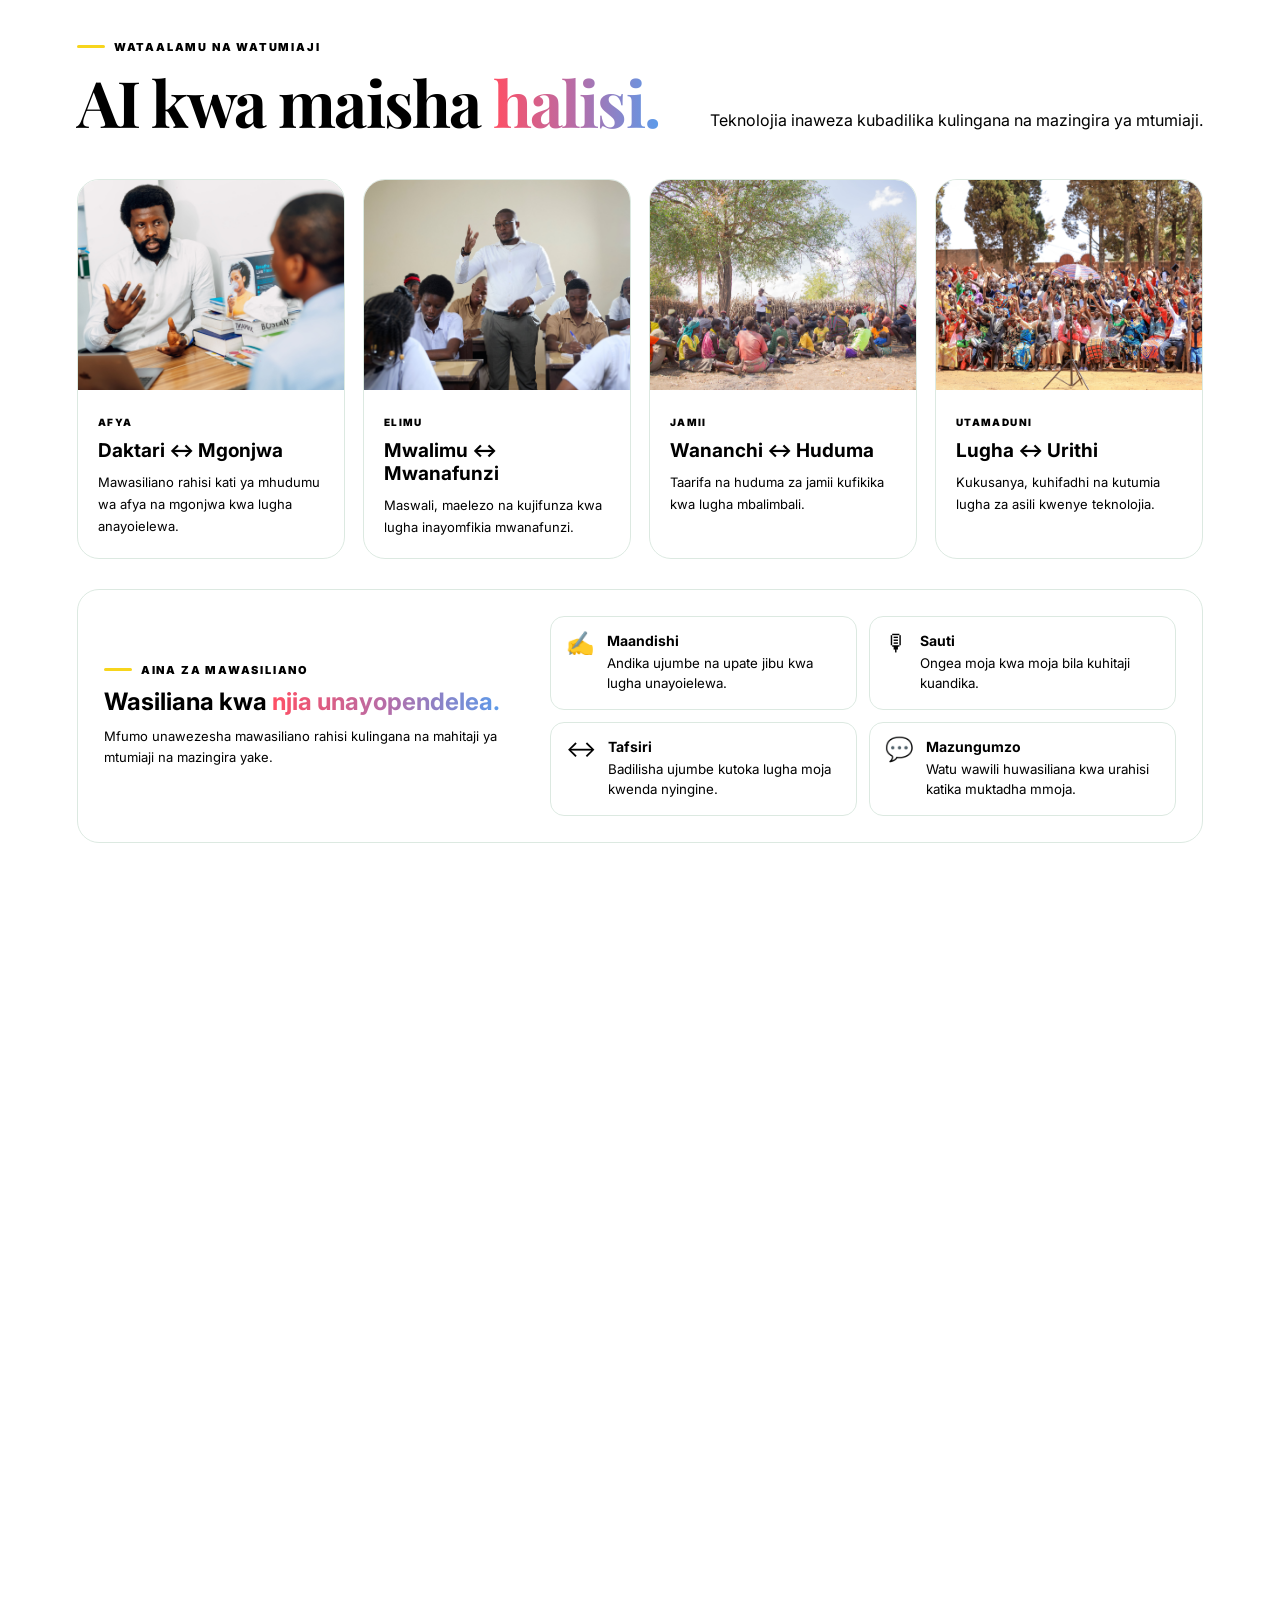
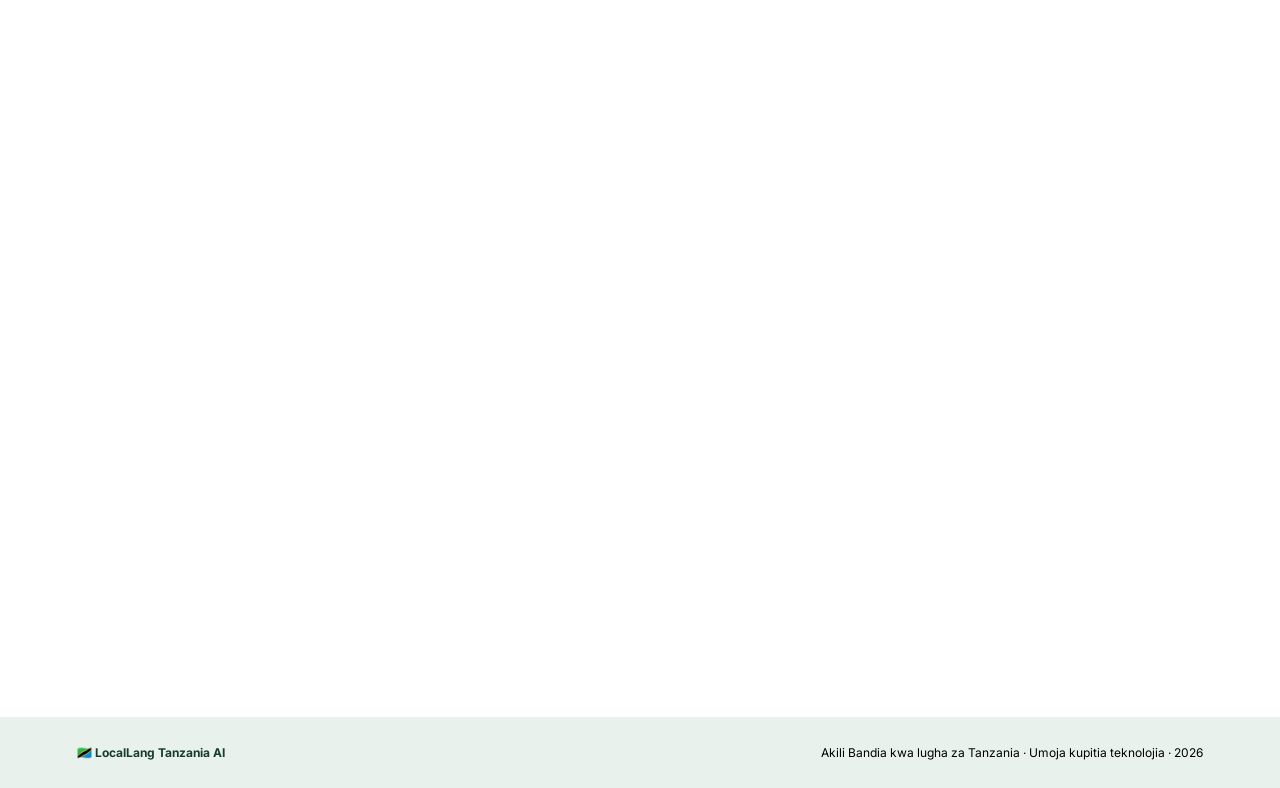
==== commit b6b5a9a8: "feat: Enhance UI with new floating images and improved color scheme; update purpose text for clarity" ====
--- a/index.html
+++ b/index.html
@@ -36,7 +36,7 @@
     </header>
 
     <main id="home">
-        <!-- MAIN TITLE / HERO: Tanzania flag is the background -->
+        <!-- MAIN TITLE / HERO -->
         <section class="hero section-bg flag-title reveal">
             <div class="hero-overlay"></div>
             <div class="hero-copy">
@@ -59,6 +59,12 @@
                     <img src="image/maasai.jpg" alt="Mandhari ya jamii za tanzania">
                     <div class="photo-caption">🇹🇿 <span data-i18n="heritage">UTAMADUNI · LUGHA · TEKNOLOJIA</span></div>
                 </div>
+                <div class="floating-photo floating-photo-general">
+                    <img src="image/general.jpg" alt="Biashara na huduma za jamii">
+                </div>
+                <div class="floating-photo floating-photo-social">
+                    <img src="image/social.jpg" alt="Mawasiliano ya jamii">
+                </div>
                 <div class="hero-badge">AI <span>+</span> 🇹🇿</div>
             </div>
 
@@ -241,11 +247,21 @@
                 <div>
                     <div class="eyebrow"><i></i><span data-i18n="purposeEyebrow">LENGO LA MRADI</span></div>
                     <h2 data-i18n="purposeTitle">Teknolojia isimuache <span>mtanzania nyuma.</span></h2>
-                    <p data-i18n="purposeText">LocalLang Tanzania AI inalenga kupunguza kikwazo cha lugha katika afya, elimu, huduma za jamii, biashara, utafiti na uhifadhi wa lugha.</p>
+                    <p data-i18n="purposeText">LocalLang Tanzania AI inalenga kupunguza kikwazo cha lugha katika afya, elimu, huduma za jamii, biashara, utafiti na uhifadhi wa lugha. Inasaidia watu kupata taarifa, huduma na fursa kwa lugha wanayoielewa, huku ikiimarisha ushirikiano
+                        na maendeleo ya jamii.</p>
                 </div>
                 <div class="purpose-list">
-                    <div><b>01</b><span><strong data-i18n="p1Title">Afya</strong><small data-i18n="p1Text">Mawasiliano bora kati ya mgonjwa na mhudumu.</small></span></div>
-                    <div><b>02</b><span><strong data-i18n="p2Title">Elimu</strong><small data-i18n="p2Text">Maarifa yanayofikika kwa lugha mbalimbali.</small></span></div>
+                    <div><b>01</b><span><strong data-i18n="p1Title">Afya</strong><small 
+                        data-i18n="p1Text">
+                        Mawasiliano bora kati ya mgonjwa na mhudumu.
+                        inasaidia mawasiliano na mazungumzo katika kutoa
+                         huduma ya Afya kati ya madaktari na Wagonjwa
+                    </small></span></div>
+                    <div><b>02</b><span><strong data-i18n="p2Title">Elimu</strong><small data-i18n="p2Text">
+                        Maarifa yanayofikika kwa lugha mbalimbali.
+                        Maarifa ufaundishaji kutoka kwa lugha moja kwenda kwa nyingne
+
+                    </small></span></div>
                     <div><b>03</b><span><strong data-i18n="p3Title">Uhifadhi</strong><small data-i18n="p3Text">Kulinda maneno, sauti na maarifa ya jamii.</small></span></div>
                     <div><b>04</b><span><strong data-i18n="p4Title">Teknolojia</strong><small data-i18n="p4Text">API na data kwa waendelezaji wa kizazi kijacho.</small></span></div>
                 </div>
--- a/style.css
+++ b/style.css
@@ -9,8 +9,8 @@
 body {
     margin: 0;
     font-family: Inter, Segoe UI, Arial, sans-serif;
-    color: #fff;
-    background: white;
+    color: #24352d;
+    background: #f7f5fc;
     overflow-x: hidden
 }
 
@@ -33,7 +33,7 @@
     display: flex;
     align-items: center;
     gap: 24px;
-    background: rgba(4, 25, 17, .88);
+    background: #f7f5fc;
     backdrop-filter: blur(18px);
     border-bottom: 1px solid rgba(255, 255, 255, .12);
     box-shadow: 0 8px 30px rgba(0, 0, 0, .22)
@@ -74,7 +74,7 @@
     border-radius: 10px;
     font-size: 13px;
     font-weight: 700;
-    color: #d9eee3;
+    color: #375347;
     transition: .3s
 }
 
@@ -105,7 +105,7 @@
 .language-switcher select {
     border: 0;
     background: transparent;
-    color: #fff;
+    color: #24352d;
     font-weight: 800;
     outline: 0;
     cursor: pointer
@@ -153,15 +153,15 @@
     isolation: isolate;
     background-size: cover;
     background-position: center;
-    background-color: transparent;
-    background-blend-mode: normal;
+    background-color: #174a35;
+    background-blend-mode: soft-light;
     overflow: hidden
 }
 
 .section-overlay {
     position: absolute;
     inset: 0;
-    background: linear-gradient(135deg, rgba(3, 27, 17, .7), rgba(3, 45, 29, .48) 50%, rgba(3, 19, 13, .72));
+    background: transparent;
     z-index: -1
 }
 
@@ -172,13 +172,13 @@
     align-items: center;
     gap: 50px;
     padding: 70px clamp(20px, 6vw, 90px);
-    background-image: url('image/tanzania-flag.jpg')
+    background: #f7f5fc
 }
 
 .hero-overlay {
     position: absolute;
     inset: 0;
-    background: linear-gradient(90deg, rgba(0, 0, 0, .7) 0%, rgba(0, 0, 0, .52) 46%, rgba(0, 0, 0, .22) 100%);
+    background: transparent;
     z-index: -1
 }
 
@@ -223,10 +223,17 @@
     color: #f7d51c
 }
 
+.hero h1,
+.section-head h2,
+.purpose h2,
+.communication-heading h3 {
+    color: #173d2d
+}
+
 .hero-copy>p {
     font-size: 17px;
     line-height: 1.8;
-    color: #e7f1eb;
+    color: #52675d;
     max-width: 720px;
     margin: 0 0 25px
 }
@@ -282,12 +289,81 @@
     justify-self: end
 }
 
+.hero-side::before {
+    content: "";
+    position: absolute;
+    inset: 12% -12% -8% 8%;
+    border: 1px solid rgba(247, 213, 28, .28);
+    border-radius: 38px;
+    transform: rotate(-5deg);
+    pointer-events: none
+}
+
 .hero-photo-card {
+    position: relative;
+    z-index: 2;
     border-radius: 28px;
     overflow: hidden;
-    border: 1px solid rgba(255, 255, 255, .25);
-    box-shadow: 0 25px 70px rgba(0, 0, 0, .42);
-    transform: rotate(2deg)
+    border: 0;
+    background: #fff;
+    box-shadow: 0 0 42px rgba(255, 255, 255, .95), 0 18px 45px rgba(0, 0, 0, .08);
+    transform: rotate(2deg);
+    overflow: visible;
+    animation: mainPhotoFloat 6s ease-in-out infinite
+}
+
+.floating-photo {
+    position: absolute;
+    z-index: 3;
+    width: 170px;
+    height: 132px;
+    padding: 6px;
+    border: 1px solid rgba(255, 255, 255, .5);
+    border-radius: 18px;
+    background: #fff;
+    box-shadow: 0 16px 34px rgba(43, 64, 53, .18);
+    animation: photoFloat 5s ease-in-out infinite
+}
+
+.floating-photo img {
+    width: 100%;
+    height: 100%;
+    display: block;
+    object-fit: cover;
+    border-radius: 13px
+}
+
+.floating-photo-general {
+    left: -74px;
+    bottom: 38px;
+    transform: rotate(-8deg)
+}
+
+.floating-photo-social {
+    right: -58px;
+    bottom: 118px;
+    transform: rotate(8deg);
+    animation-delay: -2.2s
+}
+
+@keyframes photoFloat {
+    0%,
+    100% {
+        margin-top: 0;
+    }
+    50% {
+        margin-top: -14px;
+    }
+}
+
+@keyframes mainPhotoFloat {
+    0%,
+    100% {
+        transform: rotate(2deg) translateY(0);
+    }
+    50% {
+        transform: rotate(2deg) translateY(-12px);
+    }
 }
 
 .hero-photo-card img {
@@ -309,7 +385,10 @@
     right: 0;
     bottom: 0;
     padding: 18px 20px;
-    background: white;
+    background: transparent;
+    color: #375347;
+    font-size: 11px;
+    font-weight: 800;
     letter-spacing: 1px
 }
 
@@ -317,7 +396,8 @@
     position: absolute;
     right: -20px;
     top: 28px;
-    background: #07552b;
+    background: #dfeee5;
+    color: #174a35;
     border: 1px solid rgba(255, 255, 255, .25);
     padding: 15px 18px;
     border-radius: 16px;
@@ -336,7 +416,7 @@
     padding: 14px 18px;
     border: 1px solid rgba(255, 255, 255, .17);
     border-radius: 18px;
-    background: rgba(0, 0, 0, .4);
+    background: rgba(255, 255, 255, .72);
     backdrop-filter: blur(12px);
     overflow: hidden
 }
@@ -369,7 +449,7 @@
 
 .tribe-pill {
     border: 1px solid rgba(255, 255, 255, .2);
-    background: white;
+    background: #fff;
     color: #071b13;
     padding: 10px 15px;
     border-radius: 999px;
@@ -379,6 +459,16 @@
     transition: .25s
 }
 
+.tribe-pill:hover,
+.tribe-pill:focus-visible {
+    background: #000;
+    color: #fff;
+    border-color: #000;
+    transform: translateY(-4px) scale(1.05);
+    box-shadow: 0 8px 18px rgba(0, 0, 0, .2);
+    outline: none
+}
+
 .tribe-pill.active {
     background: #f7d51c;
     color: #071b13;
@@ -396,22 +486,22 @@
 
 .workflow {
     padding: 100px clamp(20px, 6vw, 90px);
-    background-image: url('image/bora.jpg')
+    background: #f7f5fc
 }
 
 .users {
     padding: 100px clamp(20px, 6vw, 90px);
-    background-image: url('image/General\ communication.jpg')
+    background: #f7f5fc
 }
 
 .features {
     padding: 100px clamp(20px, 6vw, 90px);
-    background-image: url('image/ngoja.jpg')
+    background: #f7f5fc
 }
 
 .purpose {
     padding: 100px clamp(20px, 6vw, 90px);
-    background-image: url('image/subir.jpg')
+    background: #f7f5fc
 }
 
 .section-inner {
@@ -438,7 +528,7 @@
 
 .section-head>p {
     max-width: 500px;
-    color: #d9e8df;
+    color: #52675d;
     line-height: 1.75;
     margin: 0
 }
@@ -454,8 +544,8 @@
     position: relative;
     padding: 30px 25px;
     border-radius: 22px;
-    background: rgba(255, 255, 255, .11);
-    border: 1px solid rgba(255, 255, 255, .18);
+    background: rgba(255, 255, 255, .72);
+    border: 1px solid #dce9e1;
     backdrop-filter: blur(12px);
     transition: .3s
 }
@@ -484,7 +574,7 @@
 
 .flow-step p {
     margin: 0;
-    color: #d4e5dc;
+    color: #52675d;
     line-height: 1.65;
     font-size: 13px
 }
@@ -513,8 +603,8 @@
 
 .pro-card {
     flex: 0 0 var(--pro-card-width);
-    background: rgba(2, 23, 15, .68);
-    border: 1px solid rgba(255, 255, 255, .16);
+    background: rgba(255, 255, 255, .86);
+    border: 1px solid #dce9e1;
     border-radius: 22px;
     overflow: hidden;
     backdrop-filter: blur(10px);
@@ -606,13 +696,14 @@
 
 .pro-card h3 {
     font-size: 19px;
-    margin: 9px 0
+    margin: 9px 0;
+    color: #173d2d
 }
 
 .pro-card p {
     font-size: 13px;
     line-height: 1.7;
-    color: #d6e6dd;
+    color: #52675d;
     margin: 0
 }
 
@@ -623,9 +714,9 @@
     align-items: center;
     margin-top: 30px;
     padding: 26px;
-    border: 1px solid rgba(255, 255, 255, .16);
+    border: 1px solid #dce9e1;
     border-radius: 22px;
-    background: rgba(2, 23, 15, .56);
+    background: rgba(255, 255, 255, .74);
     backdrop-filter: blur(10px)
 }
 
@@ -644,7 +735,7 @@
 
 .communication-heading p {
     margin: 0;
-    color: #d6e6dd;
+    color: #52675d;
     line-height: 1.65;
     font-size: 13px
 }
@@ -660,9 +751,9 @@
     gap: 12px;
     align-items: flex-start;
     padding: 15px;
-    border: 1px solid rgba(255, 255, 255, .12);
+    border: 1px solid #dce9e1;
     border-radius: 14px;
-    background: rgba(255, 255, 255, .07)
+    background: rgba(255, 255, 255, .72)
 }
 
 .communication-icon {
@@ -681,7 +772,7 @@
 }
 
 .communication-item small {
-    color: #cfe2d8;
+    color: #52675d;
     line-height: 1.5
 }
 
@@ -707,8 +798,8 @@
 .feature-card {
     padding: 28px;
     border-radius: 22px;
-    background: rgba(0, 0, 0, .42);
-    border: 1px solid rgba(255, 255, 255, .16);
+    background: rgba(255, 255, 255, .78);
+    border: 1px solid #dce9e1;
     backdrop-filter: blur(12px);
     transition: .3s
 }
@@ -730,7 +821,7 @@
 
 .feature-card p {
     margin: 0;
-    color: #d6e6dd;
+    color: #52675d;
     line-height: 1.7;
     font-size: 13px
 }
@@ -745,7 +836,7 @@
 .purpose-inner>div:first-child p {
     max-width: 650px;
     line-height: 1.8;
-    color: #e0eee6;
+    color: #52675d;
     font-size: 16px
 }
 
@@ -760,8 +851,8 @@
     align-items: center;
     padding: 18px 20px;
     border-radius: 16px;
-    background: rgba(0, 0, 0, .46);
-    border: 1px solid rgba(255, 255, 255, .14)
+    background: rgba(255, 255, 255, .74);
+    border: 1px solid #dce9e1
 }
 
 .purpose-list b {
@@ -775,22 +866,22 @@
 }
 
 .purpose-list small {
-    color: #cfe2d8
+    color: #52675d
 }
 
 footer {
     padding: 28px 6vw;
-    background: #04150e;
+    background: #e9f1ec;
     display: flex;
     justify-content: space-between;
     gap: 20px;
     flex-wrap: wrap;
-    color: #bcd3c8;
+    color: #52675d;
     font-size: 12px
 }
 
 .footer-brand {
-    color: #fff
+    color: #173d2d
 }
 
 .reveal {
@@ -886,7 +977,23 @@
         gap: 18px
     }
     .hero-side {
-        display: none
+        width: calc(100% - 28px);
+        justify-self: center
+    }
+    .hero-photo-card img {
+        height: 280px
+    }
+    .floating-photo {
+        width: 126px;
+        height: 102px
+    }
+    .floating-photo-general {
+        left: -24px;
+        bottom: 24px
+    }
+    .floating-photo-social {
+        right: -22px;
+        bottom: 88px
     }
     .flow,
     .feature-grid,
@@ -919,4 +1026,72 @@
     footer {
         padding: 24px 18px
     }
+}
+
+
+/* Bright white visual theme */
+
+body,
+.navbar,
+.flag-title,
+.workflow,
+.users,
+.features,
+.purpose,
+.section-bg {
+    color: #000;
+    background-color: #fff;
+}
+
+.hero h1,
+.section-head h2,
+.purpose h2,
+.communication-heading h3,
+.hero-copy>p,
+.section-head>p,
+.flow-step h3,
+.flow-step p,
+.pro-card h3,
+.pro-card p,
+.communication-heading p,
+.communication-item strong,
+.communication-item small,
+.feature-card h3,
+.feature-card p,
+.purpose-card h3,
+.purpose-card p,
+footer {
+    color: #000;
+}
+
+.hero h1 span,
+.section-head h2 span,
+.purpose h2 span,
+.communication-heading h3 span {
+    color: transparent;
+    background: linear-gradient(90deg, #ff4f64, #b66da8, #5c9bea);
+    -webkit-background-clip: text;
+    background-clip: text;
+}
+
+.hero-copy>p,
+.section-head>p,
+.flow-step p,
+.pro-card p,
+.communication-heading p,
+.communication-item small,
+.feature-card p,
+.purpose-card p {
+    color: #000;
+}
+
+.navbar nav a,
+.language-switcher select,
+.photo-caption,
+.stats small,
+.eyebrow,
+.ribbon-title,
+.pro-card label,
+.purpose-list b {
+    color: #000;
 }
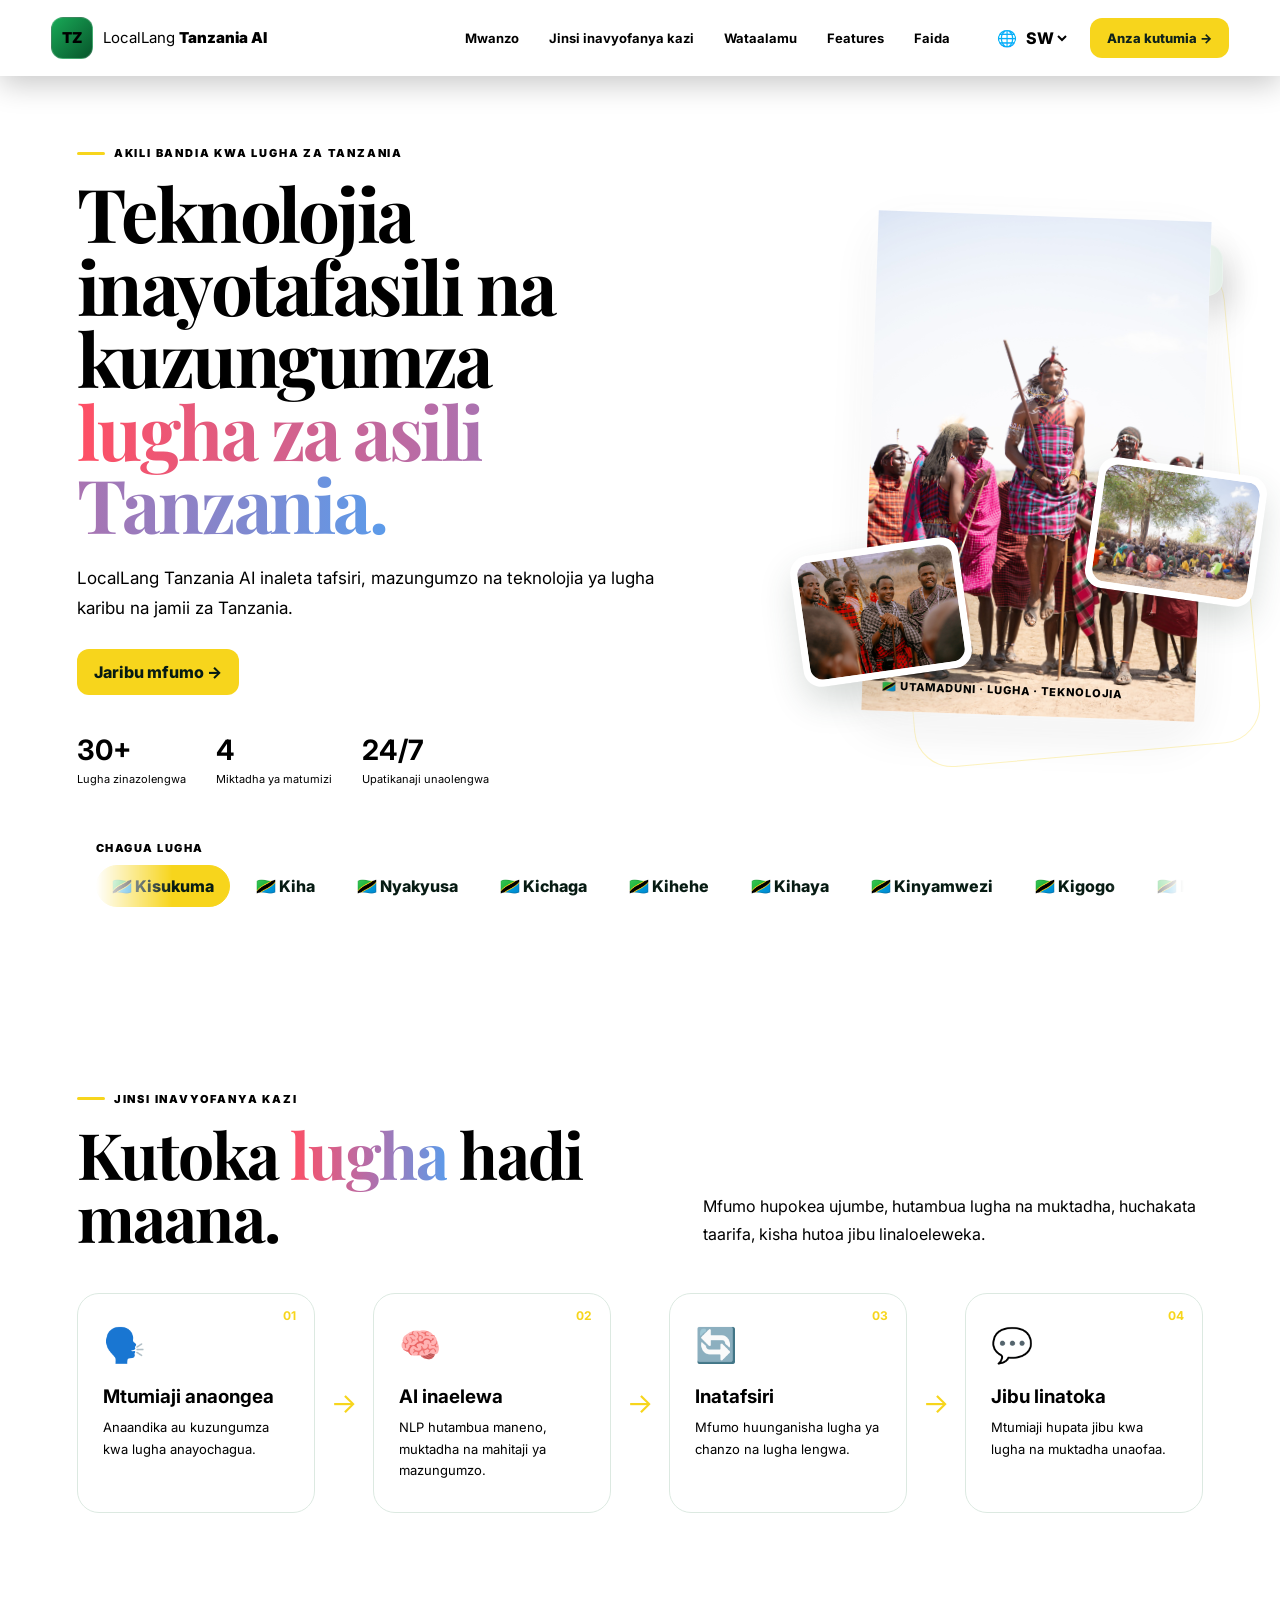
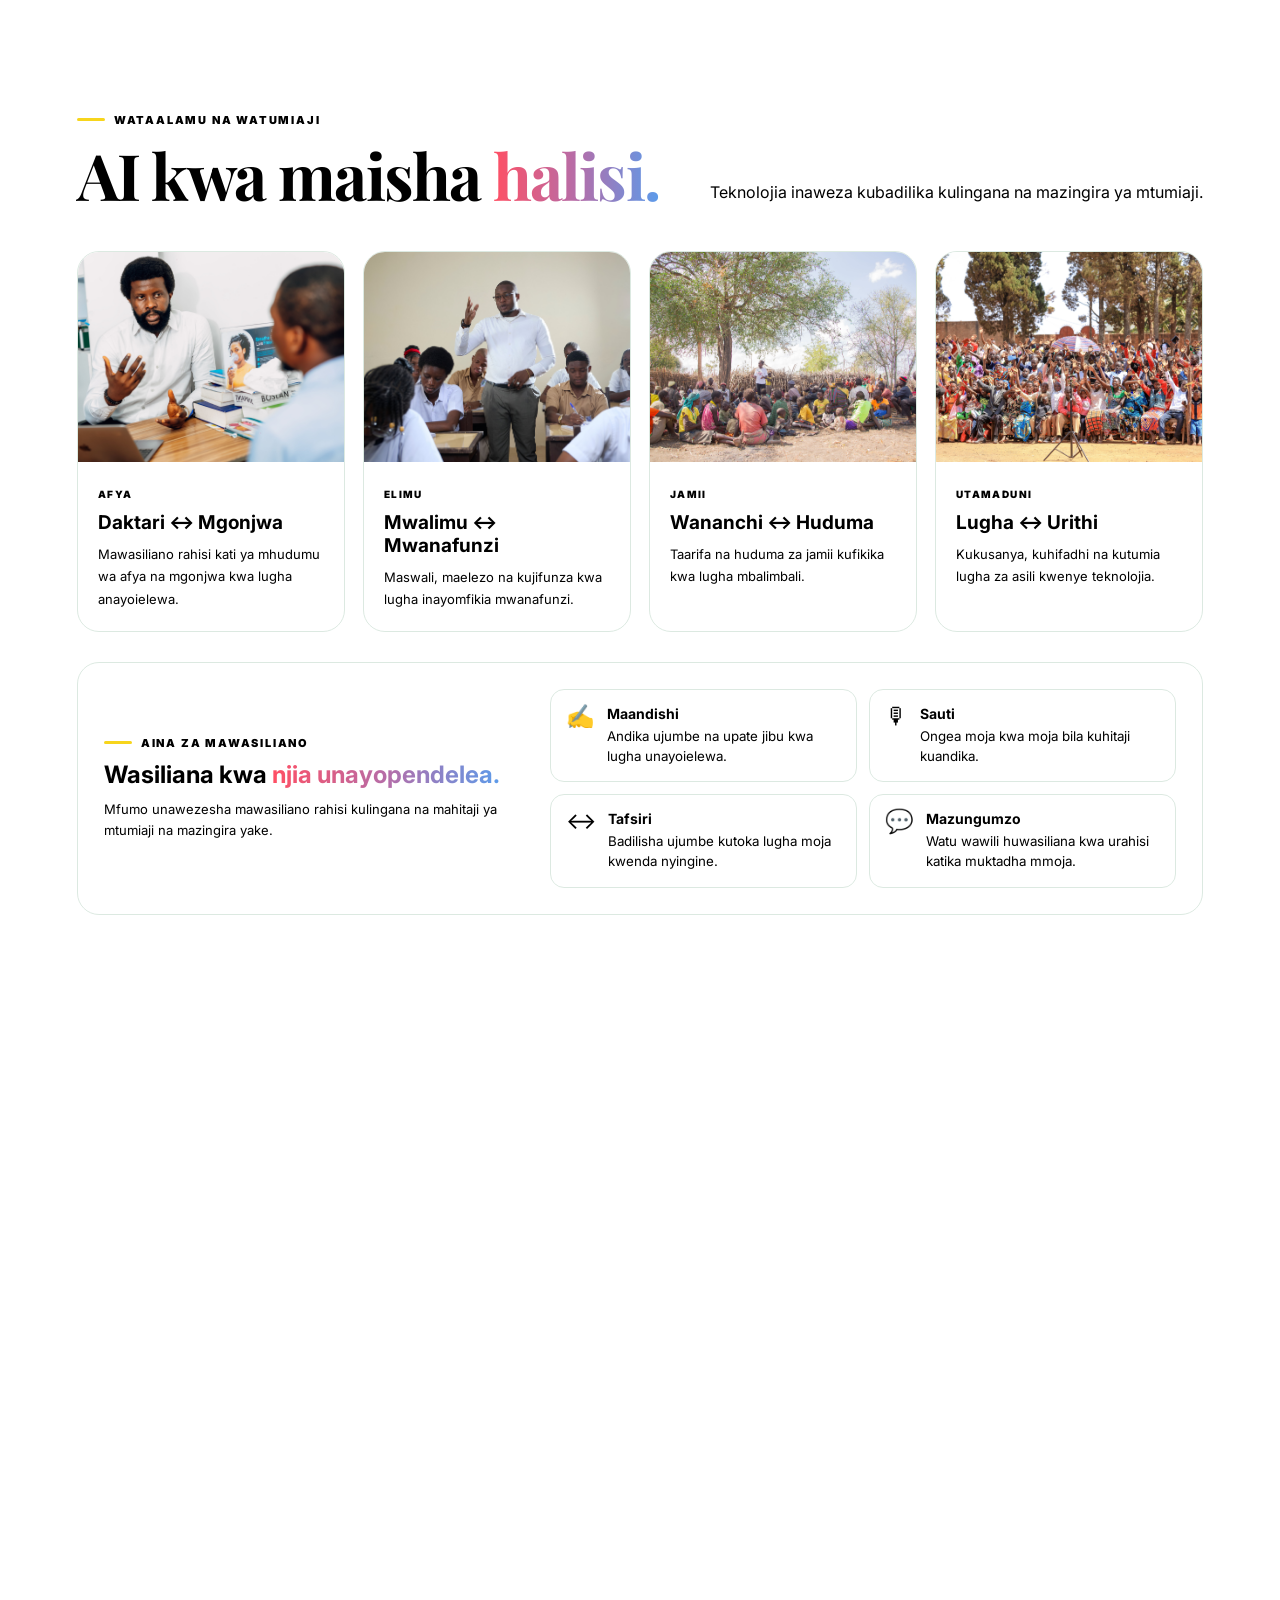
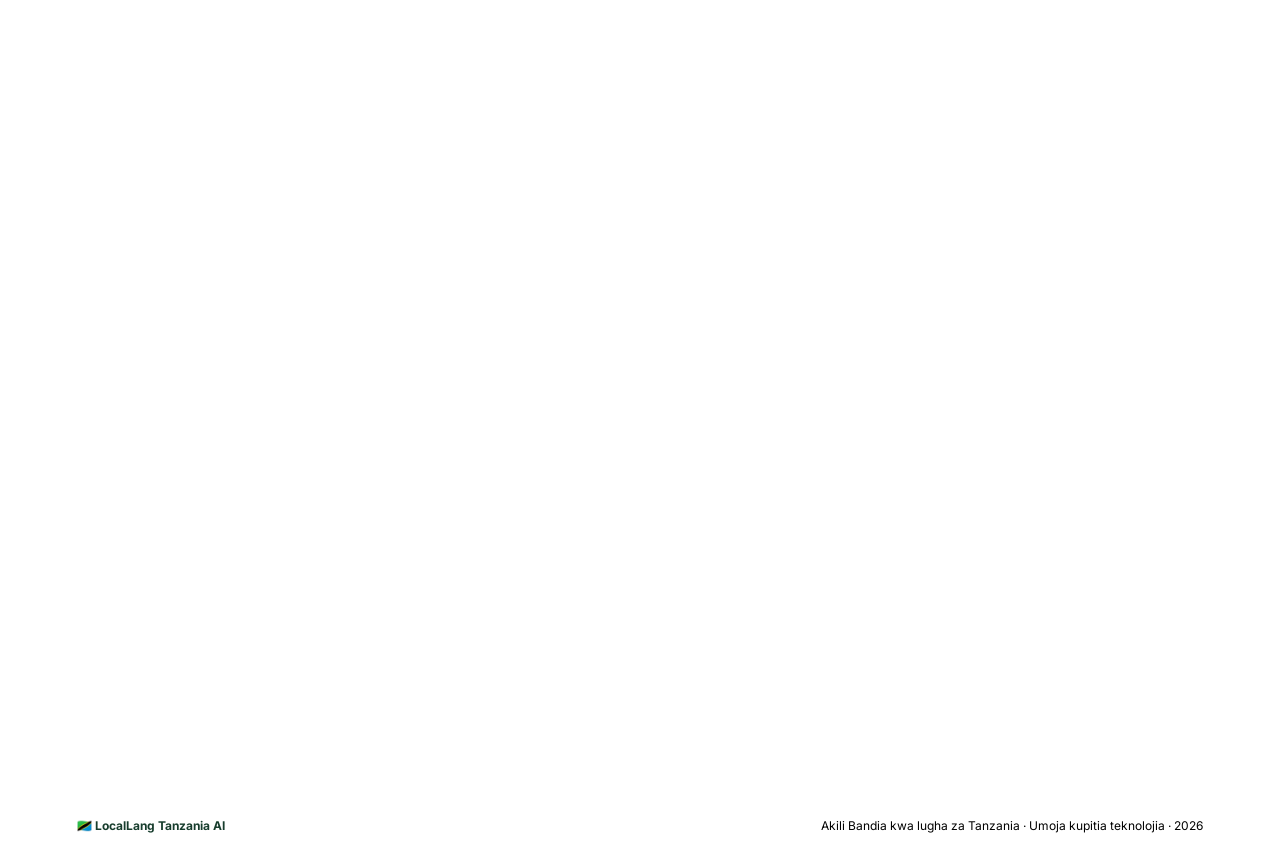
==== commit 060fd37d: "feat: Update main heading and translations for clarity; change background color to white for improve" ====
--- a/index.html
+++ b/index.html
@@ -41,7 +41,7 @@
             <div class="hero-overlay"></div>
             <div class="hero-copy">
                 <div class="eyebrow"><i></i><span data-i18n="eyebrow">AKILI BANDIA KWA LUGHA ZA TANZANIA</span></div>
-                <h1 id="mainHeading">Teknolojia inayozungumza na kutafsiri <span>Kisukuma.</span></h1>
+                <h1 id="mainHeading">Teknolojia inayotafasili na kuzungumza <span>lugha za asili Tanzania.</span></h1>
                 <p id="heroDescription" data-i18n="heroDescription">LocalLang Tanzania AI inaleta tafsiri, mazungumzo na teknolojia ya lugha karibu na jamii za Tanzania.</p>
                 <div class="hero-actions">
                     <a class="btn primary" href="#features" data-i18n="try">Jaribu mfumo →</a>
--- a/style.css
+++ b/style.css
@@ -10,7 +10,7 @@
     margin: 0;
     font-family: Inter, Segoe UI, Arial, sans-serif;
     color: #24352d;
-    background: #f7f5fc;
+    background: #fff;
     overflow-x: hidden
 }
 
@@ -33,7 +33,7 @@
     display: flex;
     align-items: center;
     gap: 24px;
-    background: #f7f5fc;
+    background: #fff;
     backdrop-filter: blur(18px);
     border-bottom: 1px solid rgba(255, 255, 255, .12);
     box-shadow: 0 8px 30px rgba(0, 0, 0, .22)
@@ -172,7 +172,7 @@
     align-items: center;
     gap: 50px;
     padding: 70px clamp(20px, 6vw, 90px);
-    background: #f7f5fc
+    background: #fff
 }
 
 .hero-overlay {
@@ -486,22 +486,22 @@
 
 .workflow {
     padding: 100px clamp(20px, 6vw, 90px);
-    background: #f7f5fc
+    background: #fff
 }
 
 .users {
     padding: 100px clamp(20px, 6vw, 90px);
-    background: #f7f5fc
+    background: #fff
 }
 
 .features {
     padding: 100px clamp(20px, 6vw, 90px);
-    background: #f7f5fc
+    background: #fff
 }
 
 .purpose {
     padding: 100px clamp(20px, 6vw, 90px);
-    background: #f7f5fc
+    background: #fff
 }
 
 .section-inner {
@@ -871,7 +871,7 @@
 
 footer {
     padding: 28px 6vw;
-    background: #e9f1ec;
+    background: #fff;
     display: flex;
     justify-content: space-between;
     gap: 20px;
@@ -912,7 +912,7 @@
         right: 0;
         padding: 15px;
         flex-direction: column;
-        background: #061c12
+        background: #fff
     }
     .navbar nav.open a {
         width: 100%
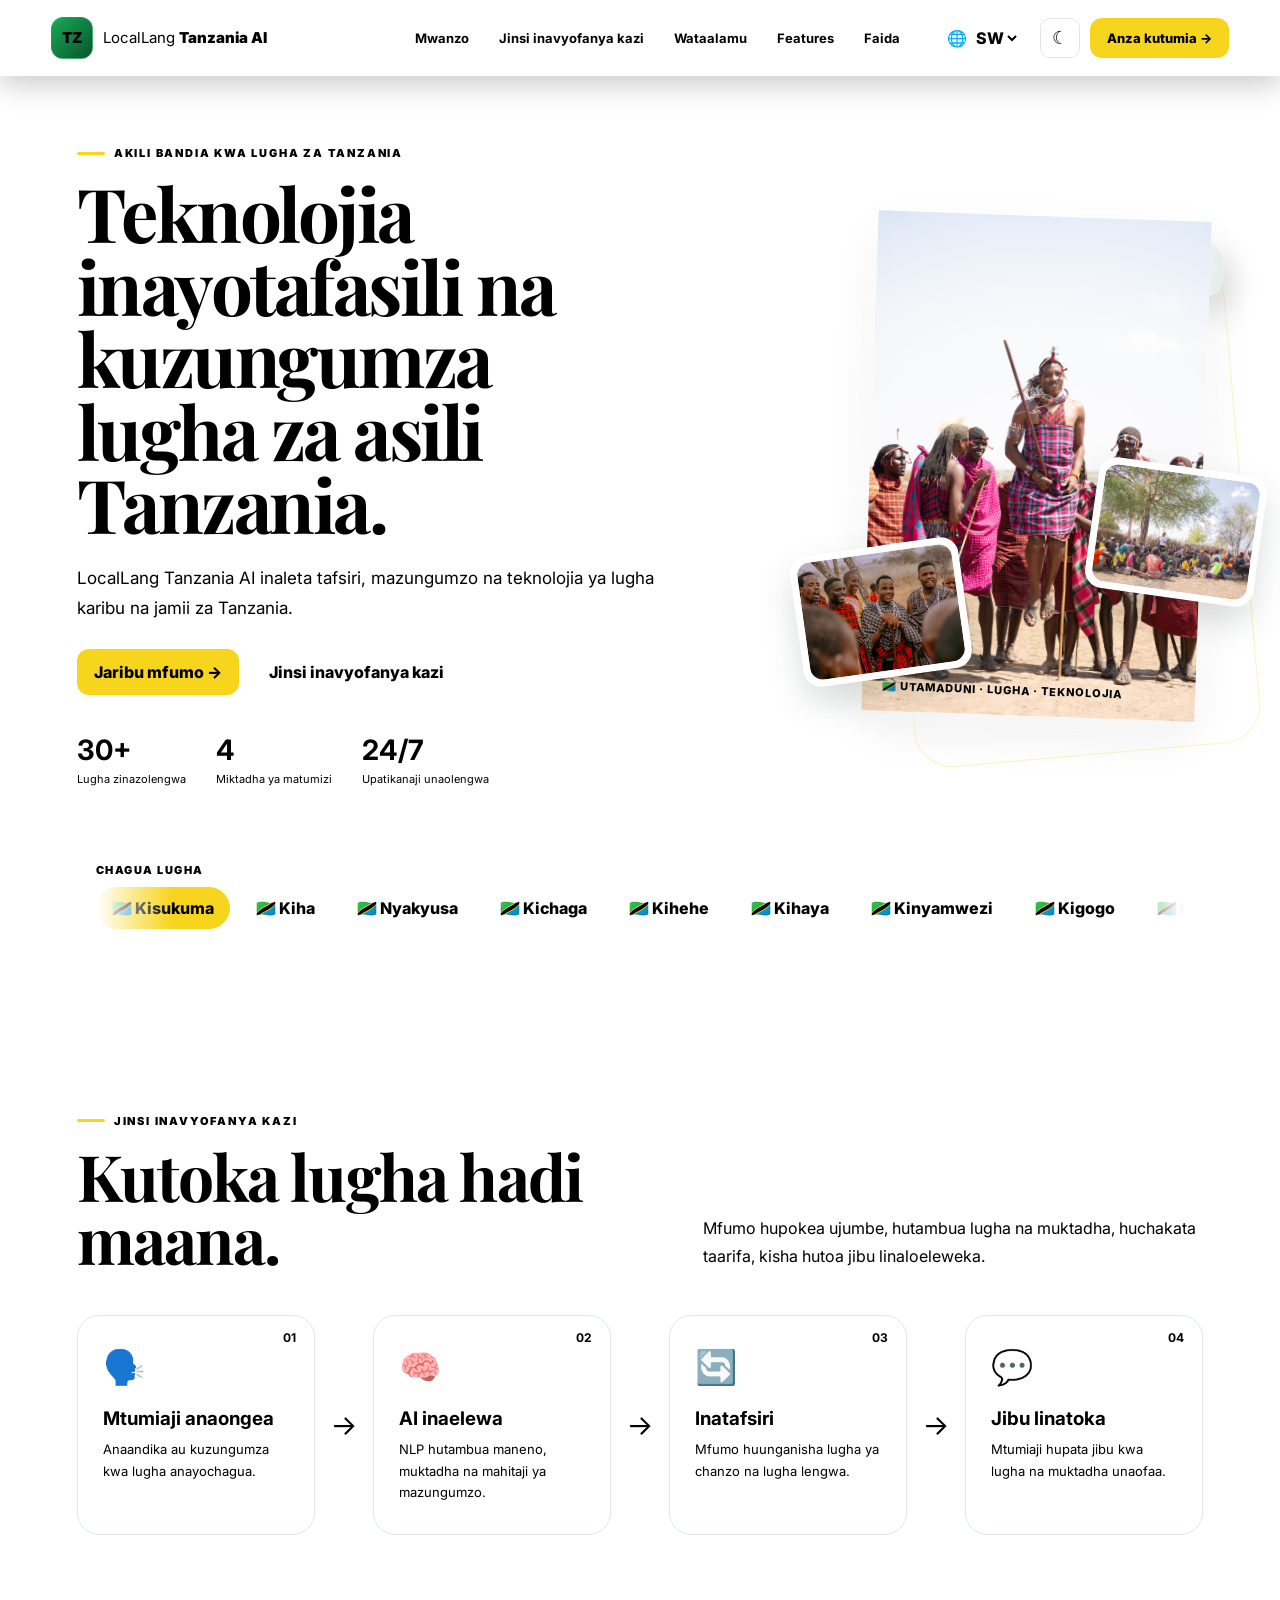
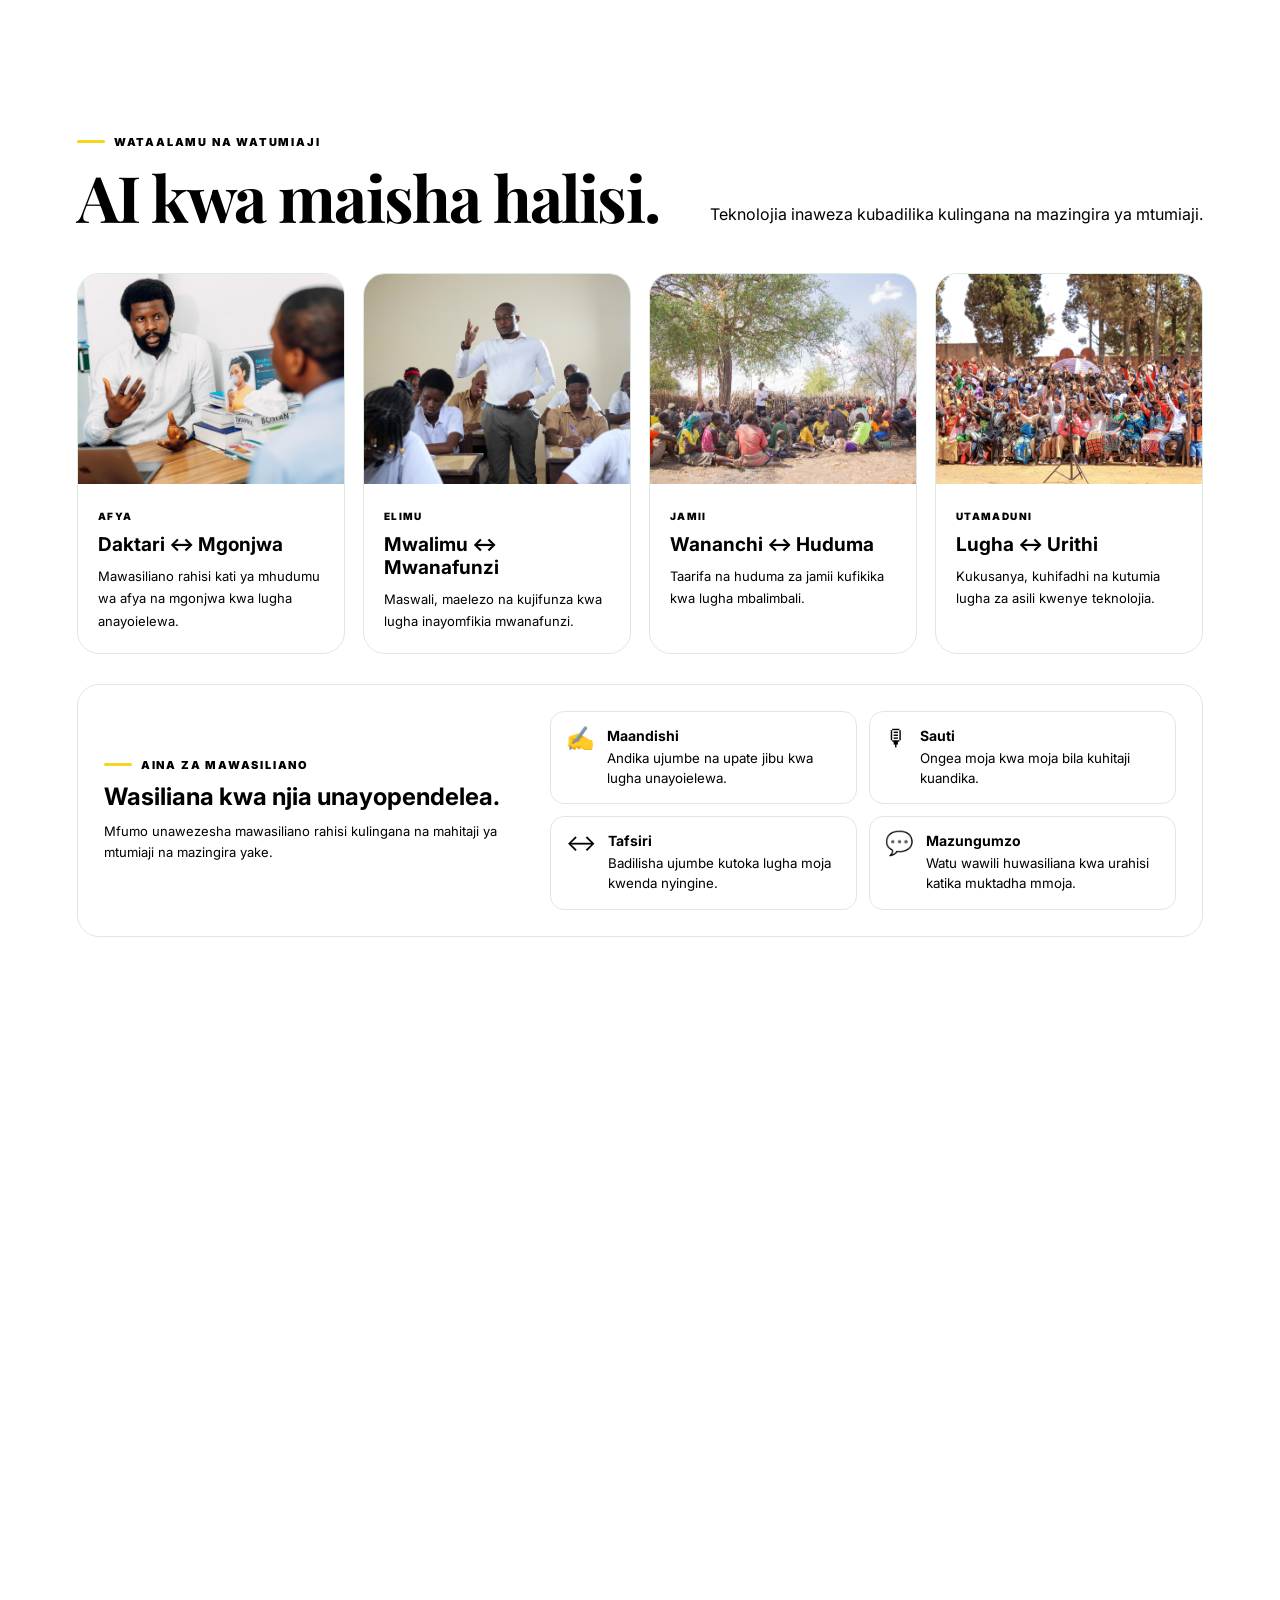
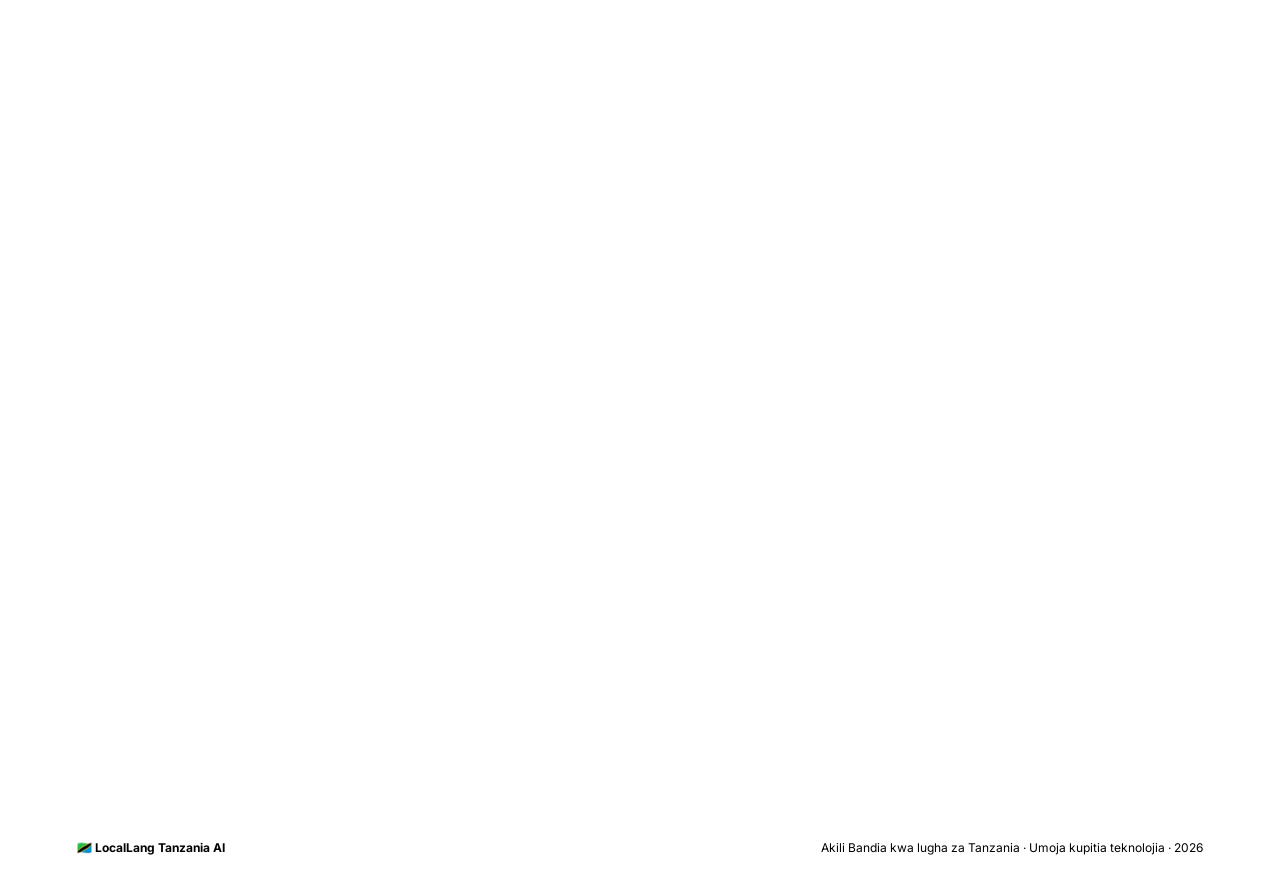
==== commit 97d5dcfa: "Agent Host changes for agents/change-black-text-and-language-names" ====
--- a/index.html
+++ b/index.html
@@ -30,6 +30,7 @@
           <option value="en">EN</option>
         </select>
       </label>
+            <button id="themeToggle" class="theme-toggle" type="button" aria-label="Enable dark mode" aria-pressed="false">☾</button>
             <a class="start" href="#features" data-i18n="start">Anza kutumia →</a>
             <button id="mobileMenu" class="menu" aria-label="Menu">☰</button>
         </div>
--- a/style.css
+++ b/style.css
@@ -113,6 +113,26 @@
 
 .language-switcher option {
     color: #111
+}
+
+.theme-toggle {
+    width: 40px;
+    height: 40px;
+    display: inline-grid;
+    place-items: center;
+    border: 1px solid #dce9e1;
+    border-radius: 10px;
+    background: #fff;
+    color: #000 !important;
+    cursor: pointer;
+    font-size: 18px;
+}
+
+.theme-toggle:hover,
+.theme-toggle:focus-visible {
+    background: #f7d51c;
+    outline: 2px solid #f7d51c;
+    outline-offset: 2px;
 }
 
 .start,
@@ -412,7 +432,7 @@
 .language-ribbon {
     grid-column: 1/-1;
     align-self: end;
-    margin-top: -10px;
+    margin-top: 12px;
     padding: 14px 18px;
     border: 1px solid rgba(255, 255, 255, .17);
     border-radius: 18px;
@@ -1018,7 +1038,7 @@
         padding: 24px
     }
     .language-ribbon {
-        margin-top: 25px
+        margin-top: 30px
     }
     .tribe-track {
         animation-duration: 60s
@@ -1094,4 +1114,139 @@
 .pro-card label,
 .purpose-list b {
     color: #000;
+}
+
+/* Keep every visible label readable in the white theme. */
+body,
+body * {
+    color: #000 !important;
+}
+
+.hero h1 span,
+.section-head h2 span,
+.purpose h2 span,
+.communication-heading h3 span {
+    color: #000 !important;
+    background: none;
+}
+
+.tribe-pill:hover,
+.tribe-pill:focus-visible {
+    background: #f7d51c;
+    color: #000;
+    border-color: #000;
+}
+
+html.dark-mode body,
+html.dark-mode .navbar,
+html.dark-mode .flag-title,
+html.dark-mode .workflow,
+html.dark-mode .users,
+html.dark-mode .features,
+html.dark-mode .purpose,
+html.dark-mode footer,
+html.dark-mode .section-bg {
+    background-color: #111827;
+    color: #f8fafc !important;
+}
+
+html.dark-mode body *,
+html.dark-mode .hero h1,
+html.dark-mode .section-head h2,
+html.dark-mode .purpose h2,
+html.dark-mode .communication-heading h3,
+html.dark-mode .hero-copy > p,
+html.dark-mode .section-head > p,
+html.dark-mode .flow-step h3,
+html.dark-mode .flow-step p,
+html.dark-mode .pro-card h3,
+html.dark-mode .pro-card p,
+html.dark-mode .communication-heading p,
+html.dark-mode .communication-item strong,
+html.dark-mode .communication-item small,
+html.dark-mode .feature-card h3,
+html.dark-mode .feature-card p,
+html.dark-mode .purpose-inner > div:first-child p,
+html.dark-mode footer {
+    color: #f8fafc !important;
+}
+
+html.dark-mode .hero h1 span,
+html.dark-mode .section-head h2 span,
+html.dark-mode .purpose h2 span,
+html.dark-mode .communication-heading h3 span {
+    color: #f7d51c !important;
+}
+
+html.dark-mode .navbar {
+    border-bottom-color: #374151;
+    box-shadow: 0 8px 30px rgba(0, 0, 0, .4);
+}
+
+html.dark-mode .navbar nav a,
+html.dark-mode .language-switcher select,
+html.dark-mode .language-switcher option {
+    color: #f8fafc !important;
+}
+
+html.dark-mode .language-switcher,
+html.dark-mode .theme-toggle,
+html.dark-mode .menu,
+html.dark-mode .language-ribbon,
+html.dark-mode .communication-panel,
+html.dark-mode .communication-item,
+html.dark-mode .feature-card,
+html.dark-mode .purpose-list > div,
+html.dark-mode .flow-step,
+html.dark-mode .pro-card {
+    background: #1f2937;
+    border-color: #374151;
+}
+
+html.dark-mode .theme-toggle {
+    color: #f8fafc !important;
+}
+
+html.dark-mode .start,
+html.dark-mode .btn.primary,
+html.dark-mode .hero-badge {
+    color: #000 !important;
+}
+
+html.dark-mode .tribe-pill {
+    background: #374151;
+    border-color: #4b5563;
+    color: #f8fafc !important;
+}
+
+html.dark-mode .tribe-pill.active,
+html.dark-mode .tribe-pill:hover,
+html.dark-mode .tribe-pill:focus-visible {
+    background: #f7d51c;
+    border-color: #f7d51c;
+    color: #000 !important;
+}
+
+html.dark-mode .pro-card label,
+html.dark-mode .ribbon-title,
+html.dark-mode .eyebrow,
+html.dark-mode .stats small {
+    color: #f7d51c !important;
+}
+
+html.dark-mode .pro-card p,
+html.dark-mode .flow-step p,
+html.dark-mode .section-head > p,
+html.dark-mode .hero-copy > p,
+html.dark-mode .communication-heading p,
+html.dark-mode .communication-item small,
+html.dark-mode .feature-card p,
+html.dark-mode .purpose-inner > div:first-child p,
+html.dark-mode footer {
+    color: #d1d5db !important;
+}
+
+html.dark-mode .theme-toggle:hover,
+html.dark-mode .theme-toggle:focus-visible {
+    color: #000 !important;
 }
